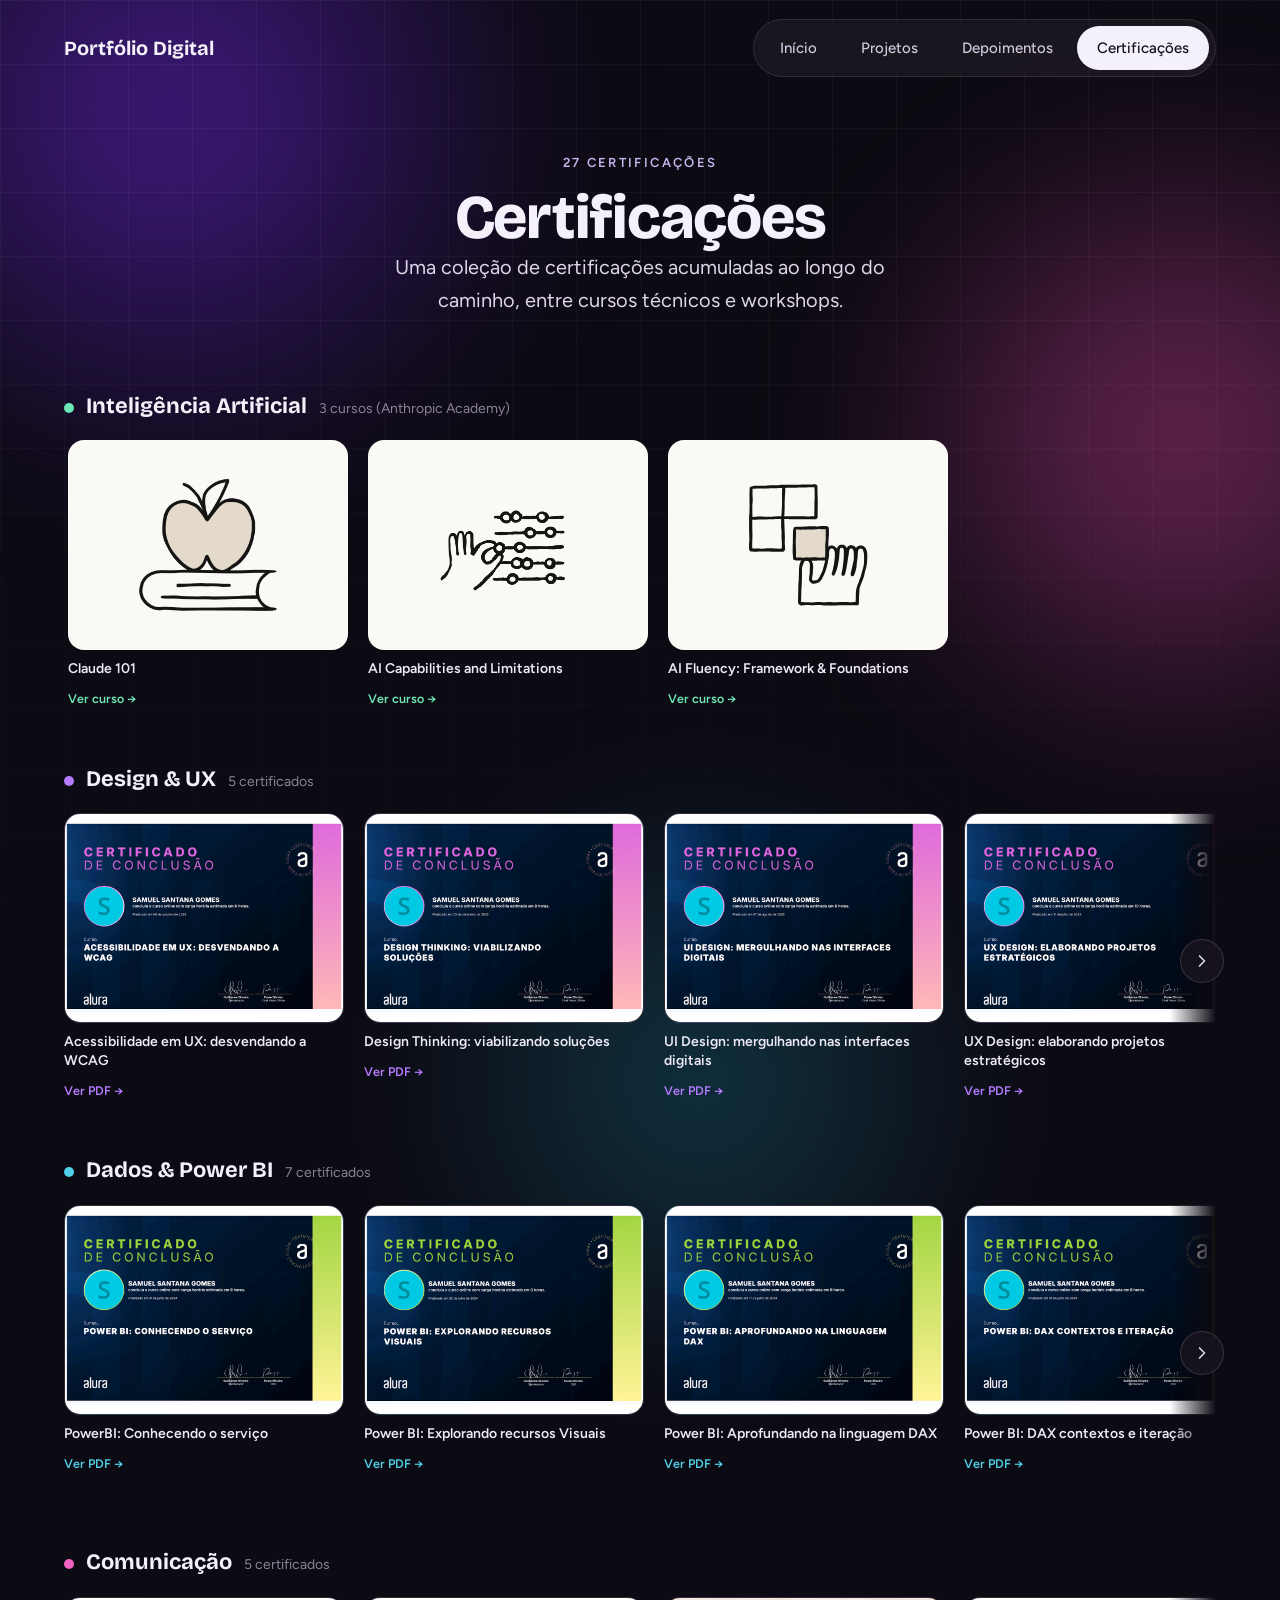
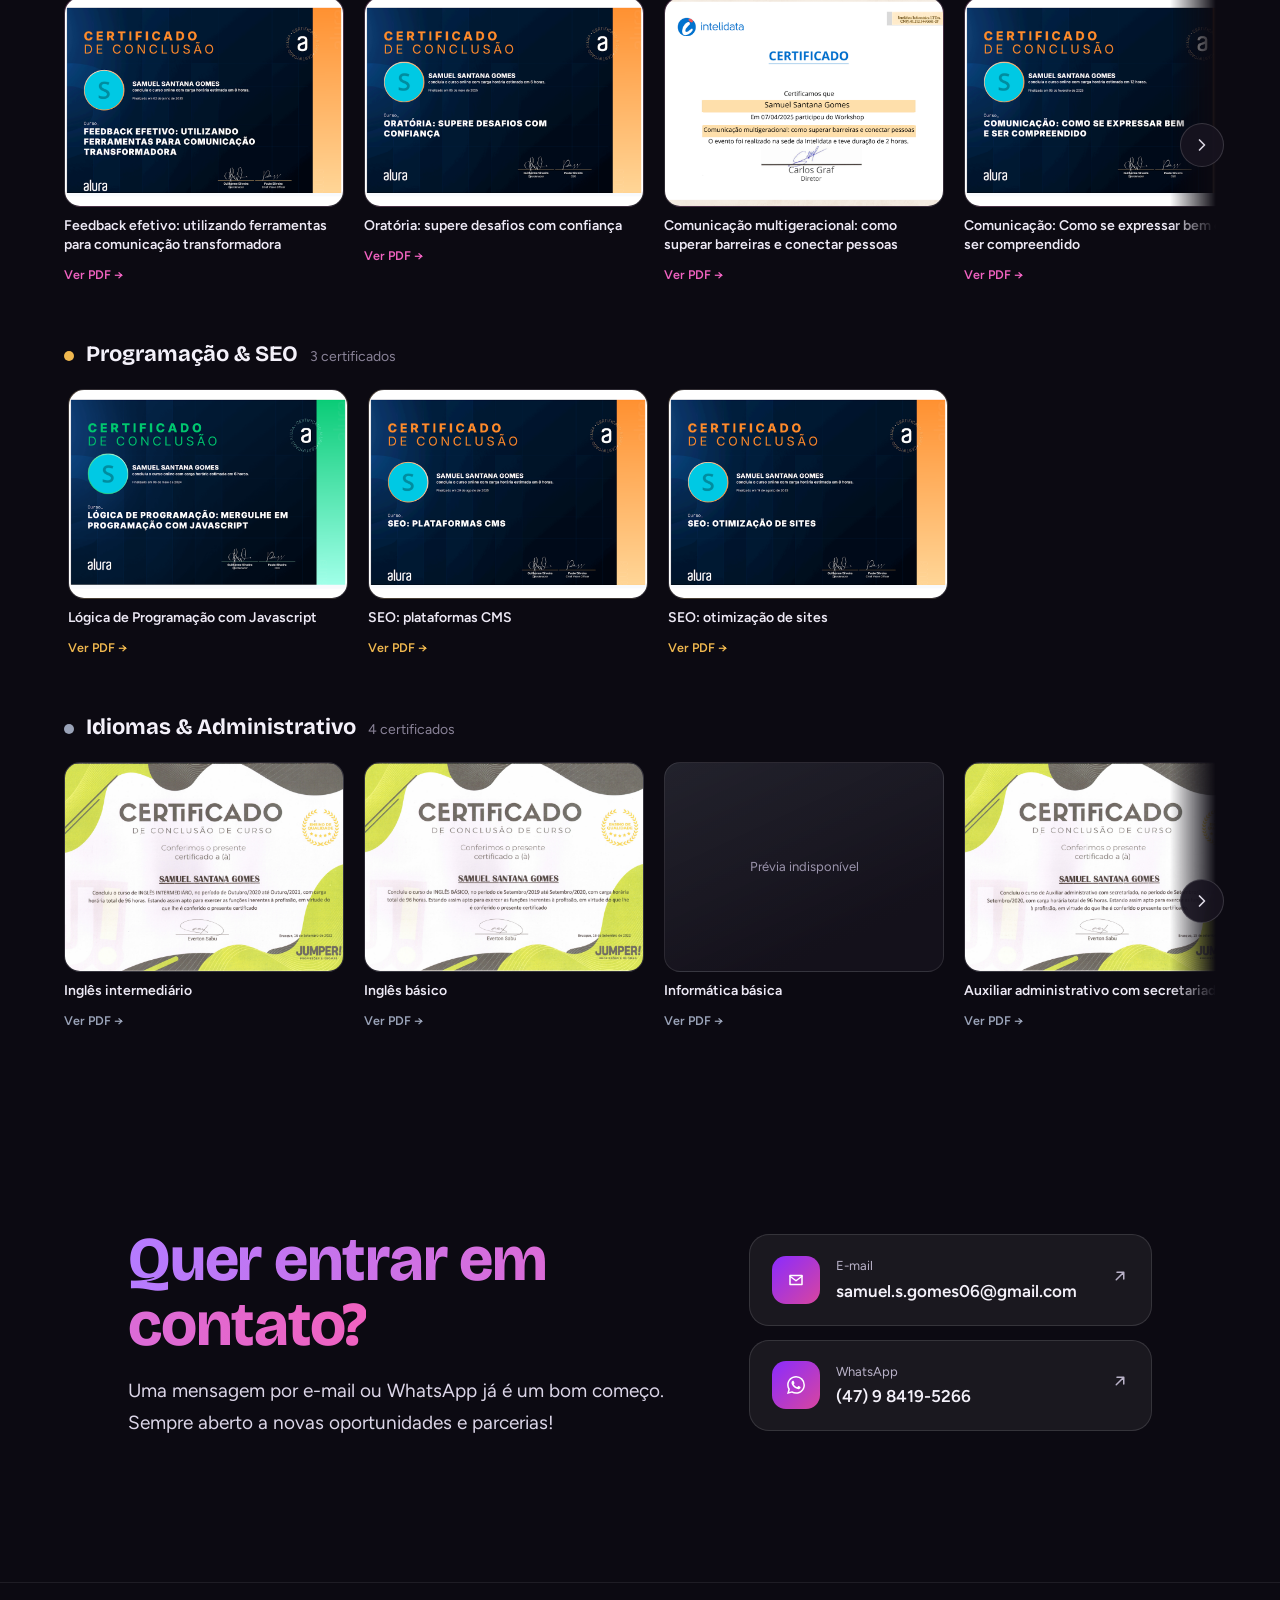
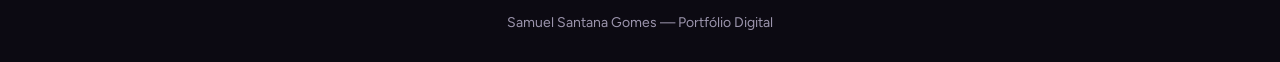
==== certificacoes.html @ 9daae3d8 "Lançamento página" ====
<!DOCTYPE html>
<html lang="pt-BR">
<head>
<meta charset="UTF-8">
<meta name="viewport" content="width=device-width, initial-scale=1.0">
<title>Certificações — Portfólio Digital</title>
<meta name="description" content="Certificações em cursos técnicos e workshops de Samuel Santana Gomes.">
<link rel="preconnect" href="https://fonts.googleapis.com">
<link rel="preconnect" href="https://fonts.gstatic.com" crossorigin>
<link href="https://fonts.googleapis.com/css2?family=Bricolage+Grotesque:opsz,wght@12..96,500..800&family=Figtree:wght@400;500;600;700&display=swap" rel="stylesheet">
<link rel="stylesheet" href="assets/css/style.css">
<link rel="stylesheet" href="assets/css/home.css">
</head>
<body>

<div id="hb-page">
<div class="hb-aurora" aria-hidden="true">
  <span class="hb-blob hb-b1"></span>
  <span class="hb-blob hb-b2"></span>
  <span class="hb-blob hb-b3"></span>
</div>
<div class="hb-gridbg" aria-hidden="true"></div>

<header class="hb-wrap hb-nav">
  <a class="hb-brand" href="index.html">Portfólio Digital</a>
  <nav class="hb-links" aria-label="Principal">
    <a href="index.html">Início</a>
    <a href="projetos.html">Projetos</a>
    <a href="depoimentos.html">Depoimentos</a>
    <a class="hb-cur" href="certificacoes.html" aria-current="page">Certificações</a>
  </nav>
</header>

<section class="hb-wrap hb-sec" style="padding-top:56px">
  <div class="hb-sec-head hb-sec-head--center">
    <span class="hb-kicker">27 certificações</span>
    <h1 class="hb-h2">Certificações</h1>
    <p class="hb-s-text hb-lede">Uma coleção de certificações acumuladas ao longo do caminho, entre cursos técnicos e workshops.</p>
  </div>
</section>

<section class="hb-wrap hb-sec" style="padding-top:48px">
  <div class="hb-shelves">

    <div class="hb-shelf hb-shelf--ia">
      <div class="hb-shelf-head">
        <span class="hb-shelf-dot"></span>
        <h2 class="hb-shelf-title">Inteligência Artificial</h2>
        <span class="hb-shelf-count">3 cursos (Anthropic Academy)</span>
      </div>
      <div class="hb-shelf-scroll">
        <button class="hb-shelf-arrow hb-shelf-arrow--prev" type="button" aria-label="Ver certificados anteriores"><svg class="hb-ic" viewBox="0 0 24 24" aria-hidden="true"><path d="M15 6l-6 6 6 6"></path></svg></button>
        <div class="hb-shelf-row">
        <a class="hb-cert" href="https://anthropic.skilljar.com/claude-101" target="_blank" rel="noopener">
          <span class="hb-cert-media hb-cert-media--icon"><img src="assets/img/certs/anthropic-claude-101.png" alt="Ícone do curso Claude 101" loading="lazy"></span>
          <span class="hb-cert-name">Claude 101</span>
          <span class="hb-cert-cta">Ver curso →</span>
        </a>
        <a class="hb-cert" href="https://anthropic.skilljar.com/ai-capabilities-and-limitations" target="_blank" rel="noopener">
          <span class="hb-cert-media hb-cert-media--icon"><img src="assets/img/certs/anthropic-ai-capabilities-limitations.png" alt="Ícone do curso AI Capabilities and Limitations" loading="lazy"></span>
          <span class="hb-cert-name">AI Capabilities and Limitations</span>
          <span class="hb-cert-cta">Ver curso →</span>
        </a>
        <a class="hb-cert" href="https://anthropic.skilljar.com/ai-fluency-framework-foundations" target="_blank" rel="noopener">
          <span class="hb-cert-media hb-cert-media--icon"><img src="assets/img/certs/anthropic-ai-fluency-framework.svg" alt="Ícone do curso AI Fluency: Framework & Foundations" loading="lazy"></span>
          <span class="hb-cert-name">AI Fluency: Framework &amp; Foundations</span>
          <span class="hb-cert-cta">Ver curso →</span>
        </a>
        </div>
        <button class="hb-shelf-arrow hb-shelf-arrow--next" type="button" aria-label="Ver mais certificados"><svg class="hb-ic" viewBox="0 0 24 24" aria-hidden="true"><path d="M9 6l6 6-6 6"></path></svg></button>
      </div>
    </div>

    <div class="hb-shelf hb-shelf--uxdesign">
      <div class="hb-shelf-head">
        <span class="hb-shelf-dot"></span>
        <h2 class="hb-shelf-title">Design &amp; UX</h2>
        <span class="hb-shelf-count">5 certificados</span>
      </div>
      <div class="hb-shelf-scroll">
        <button class="hb-shelf-arrow hb-shelf-arrow--prev" type="button" aria-label="Ver certificados anteriores"><svg class="hb-ic" viewBox="0 0 24 24" aria-hidden="true"><path d="M15 6l-6 6 6 6"></path></svg></button>
        <div class="hb-shelf-row">
        <a class="hb-cert" href="https://drive.google.com/file/d/1XVOuWkw3SdmmSyRazUuvujLhz6NEykOu/view?usp=sharing" target="_blank" rel="noopener"><span class="hb-cert-media"><img src="assets/img/certs/acessibilidade-ux-wcag.jpg" alt="Certificado: Acessibilidade em UX: desvendando a WCAG" loading="lazy"></span><span class="hb-cert-name">Acessibilidade em UX: desvendando a WCAG</span><span class="hb-cert-cta">Ver PDF →</span></a>
        <a class="hb-cert" href="https://drive.google.com/file/d/1dlTFD_45qVA0-ZNav__cpzA9CO3Cn-8l/view?usp=sharing" target="_blank" rel="noopener"><span class="hb-cert-media"><img src="assets/img/certs/design-thinking.jpg" alt="Certificado: Design Thinking: viabilizando soluções" loading="lazy"></span><span class="hb-cert-name">Design Thinking: viabilizando soluções</span><span class="hb-cert-cta">Ver PDF →</span></a>
        <a class="hb-cert" href="https://drive.google.com/file/d/1b-hQFSbKcjAVkqySWN8Uq-KLGPSdQxcK/view?usp=sharing" target="_blank" rel="noopener"><span class="hb-cert-media"><img src="assets/img/certs/ui-design-interfaces.jpg" alt="Certificado: UI Design: mergulhando nas interfaces digitais" loading="lazy"></span><span class="hb-cert-name">UI Design: mergulhando nas interfaces digitais</span><span class="hb-cert-cta">Ver PDF →</span></a>
        <a class="hb-cert" href="https://drive.google.com/file/d/1I0srji8g1BIDlpSF_AskSmIrG_IpAGEq/view?usp=sharing" target="_blank" rel="noopener"><span class="hb-cert-media"><img src="assets/img/certs/ux-design-projetos-estrategicos.jpg" alt="Certificado: UX Design: elaborando projetos estratégicos" loading="lazy"></span><span class="hb-cert-name">UX Design: elaborando projetos estratégicos</span><span class="hb-cert-cta">Ver PDF →</span></a>
        <a class="hb-cert" href="https://drive.google.com/file/d/1bR9grkjwMkxfMESKGBizK0VdRDJf0xvK/view?usp=sharing" target="_blank" rel="noopener"><span class="hb-cert-media"><img src="assets/img/certs/ux-design-area-ux.jpg" alt="Certificado: UX Design: Entenda a área da User Experience" loading="lazy"></span><span class="hb-cert-name">UX Design: Entenda a área da User Experience</span><span class="hb-cert-cta">Ver PDF →</span></a>
        </div>
        <button class="hb-shelf-arrow hb-shelf-arrow--next" type="button" aria-label="Ver mais certificados"><svg class="hb-ic" viewBox="0 0 24 24" aria-hidden="true"><path d="M9 6l6 6-6 6"></path></svg></button>
      </div>
    </div>

    <div class="hb-shelf hb-shelf--dados">
      <div class="hb-shelf-head">
        <span class="hb-shelf-dot"></span>
        <h2 class="hb-shelf-title">Dados &amp; Power BI</h2>
        <span class="hb-shelf-count">7 certificados</span>
      </div>
      <div class="hb-shelf-scroll">
        <button class="hb-shelf-arrow hb-shelf-arrow--prev" type="button" aria-label="Ver certificados anteriores"><svg class="hb-ic" viewBox="0 0 24 24" aria-hidden="true"><path d="M15 6l-6 6 6 6"></path></svg></button>
        <div class="hb-shelf-row">
        <a class="hb-cert" href="https://drive.google.com/file/d/1XUUeYXYi214lWcJ52SIWcOzM3ootbb_O/view?usp=sharing" target="_blank" rel="noopener"><span class="hb-cert-media"><img src="assets/img/certs/powerbi-conhecendo-servico.jpg" alt="Certificado: PowerBI: Conhecendo o serviço" loading="lazy"></span><span class="hb-cert-name">PowerBI: Conhecendo o serviço</span><span class="hb-cert-cta">Ver PDF →</span></a>
        <a class="hb-cert" href="https://drive.google.com/file/d/1q_LqLXwaTCadAuF8vHSNAoN-4Ki92iZp/view?usp=sharing" target="_blank" rel="noopener"><span class="hb-cert-media"><img src="assets/img/certs/powerbi-recursos-visuais.jpg" alt="Certificado: Power BI: Explorando recursos Visuais" loading="lazy"></span><span class="hb-cert-name">Power BI: Explorando recursos Visuais</span><span class="hb-cert-cta">Ver PDF →</span></a>
        <a class="hb-cert" href="https://drive.google.com/file/d/1h0xKbKb4yOjSSoUbaPqA6Q87z1a5nTLP/view?usp=sharing" target="_blank" rel="noopener"><span class="hb-cert-media"><img src="assets/img/certs/powerbi-dax-aprofundando.jpg" alt="Certificado: Power BI: Aprofundando na linguagem DAX" loading="lazy"></span><span class="hb-cert-name">Power BI: Aprofundando na linguagem DAX</span><span class="hb-cert-cta">Ver PDF →</span></a>
        <a class="hb-cert" href="https://drive.google.com/file/d/1dqcQBD45FZn1FgDKfKoaL8CJUcFGzurJ/view?usp=sharing" target="_blank" rel="noopener"><span class="hb-cert-media"><img src="assets/img/certs/powerbi-dax-contextos.jpg" alt="Certificado: Power BI: DAX contextos e iteração" loading="lazy"></span><span class="hb-cert-name">Power BI: DAX contextos e iteração</span><span class="hb-cert-cta">Ver PDF →</span></a>
        <a class="hb-cert" href="https://drive.google.com/file/d/18CjJZVotQdeIytUrD692-N5RV6dzFeW4/view?usp=sharing" target="_blank" rel="noopener"><span class="hb-cert-media"><img src="assets/img/certs/powerbi-power-query.jpg" alt="Certificado: Power BI Desktop: Tratamento de dados no Power Query" loading="lazy"></span><span class="hb-cert-name">Power BI Desktop: Tratamento de dados no Power Query</span><span class="hb-cert-cta">Ver PDF →</span></a>
        <a class="hb-cert" href="https://drive.google.com/file/d/1_bVm6W5adeNg3AwFYGyNnWWyDcLda32E/view?usp=sharing" target="_blank" rel="noopener"><span class="hb-cert-media"><img src="assets/img/certs/powerbi-dashboard-visualizando.jpg" alt="Certificado: Dashboard com Power BI: Visualizando dados" loading="lazy"></span><span class="hb-cert-name">Dashboard com Power BI: Visualizando dados</span><span class="hb-cert-cta">Ver PDF →</span></a>
        <a class="hb-cert" href="https://drive.google.com/file/d/1mnVpwd16FWJZm5khqKAUhDijFiqfnLIm/view?usp=sharing" target="_blank" rel="noopener"><span class="hb-cert-media"><img src="assets/img/certs/powerbi-primeiro-dashboard.jpg" alt="Certificado: Power BI Desktop: Construindo meu primeiro Dashboard" loading="lazy"></span><span class="hb-cert-name">Power BI Desktop: Construindo meu primeiro Dashboard</span><span class="hb-cert-cta">Ver PDF →</span></a>
        </div>
        <button class="hb-shelf-arrow hb-shelf-arrow--next" type="button" aria-label="Ver mais certificados"><svg class="hb-ic" viewBox="0 0 24 24" aria-hidden="true"><path d="M9 6l6 6-6 6"></path></svg></button>
      </div>
    </div>

    <div class="hb-shelf hb-shelf--comunicacao">
      <div class="hb-shelf-head">
        <span class="hb-shelf-dot"></span>
        <h2 class="hb-shelf-title">Comunicação</h2>
        <span class="hb-shelf-count">5 certificados</span>
      </div>
      <div class="hb-shelf-scroll">
        <button class="hb-shelf-arrow hb-shelf-arrow--prev" type="button" aria-label="Ver certificados anteriores"><svg class="hb-ic" viewBox="0 0 24 24" aria-hidden="true"><path d="M15 6l-6 6 6 6"></path></svg></button>
        <div class="hb-shelf-row">
        <a class="hb-cert" href="https://drive.google.com/file/d/1ZVme-Jfbf0q3NRXElNIVEABmQ40uHQgb/view?usp=sharing" target="_blank" rel="noopener"><span class="hb-cert-media"><img src="assets/img/certs/feedback-efetivo.jpg" alt="Certificado: Feedback efetivo: utilizando ferramentas para comunicação transformadora" loading="lazy"></span><span class="hb-cert-name">Feedback efetivo: utilizando ferramentas para comunicação transformadora</span><span class="hb-cert-cta">Ver PDF →</span></a>
        <a class="hb-cert" href="https://drive.google.com/file/d/1nVZivqfzQ8f9Gr0W-xf7c-6y1GLP-47Y/view?usp=sharing" target="_blank" rel="noopener"><span class="hb-cert-media"><img src="assets/img/certs/oratoria-desafios.jpg" alt="Certificado: Oratória: supere desafios com confiança" loading="lazy"></span><span class="hb-cert-name">Oratória: supere desafios com confiança</span><span class="hb-cert-cta">Ver PDF →</span></a>
        <a class="hb-cert" href="https://drive.google.com/file/d/1x5XTt2xPsufMzxB4M7iwb_uB0NPOmkza/view?usp=sharing" target="_blank" rel="noopener"><span class="hb-cert-media"><img src="assets/img/certs/comunicacao-multigeracional.jpg" alt="Certificado: Comunicação multigeracional: como superar barreiras e conectar pessoas" loading="lazy"></span><span class="hb-cert-name">Comunicação multigeracional: como superar barreiras e conectar pessoas</span><span class="hb-cert-cta">Ver PDF →</span></a>
        <a class="hb-cert" href="https://drive.google.com/file/d/10YpT01gJv94FBM5sW7MjjZQ7aB7gEOvS/view?usp=sharing" target="_blank" rel="noopener"><span class="hb-cert-media"><img src="assets/img/certs/comunicacao-expressar-bem.jpg" alt="Certificado: Comunicação: Como se expressar bem e ser compreendido" loading="lazy"></span><span class="hb-cert-name">Comunicação: Como se expressar bem e ser compreendido</span><span class="hb-cert-cta">Ver PDF →</span></a>
        <a class="hb-cert" href="https://drive.google.com/file/d/1pep7w8XxgmVLjsec8rfUlXG8TvSoZ189/view?usp=sharing" target="_blank" rel="noopener"><span class="hb-cert-media"><img src="assets/img/certs/falar-bem-publico.jpg" alt="Certificado: Como falar bem em público" loading="lazy"></span><span class="hb-cert-name">Como falar bem em público</span><span class="hb-cert-cta">Ver PDF →</span></a>
        </div>
        <button class="hb-shelf-arrow hb-shelf-arrow--next" type="button" aria-label="Ver mais certificados"><svg class="hb-ic" viewBox="0 0 24 24" aria-hidden="true"><path d="M9 6l6 6-6 6"></path></svg></button>
      </div>
    </div>

    <div class="hb-shelf hb-shelf--tech">
      <div class="hb-shelf-head">
        <span class="hb-shelf-dot"></span>
        <h2 class="hb-shelf-title">Programação &amp; SEO</h2>
        <span class="hb-shelf-count">3 certificados</span>
      </div>
      <div class="hb-shelf-scroll">
        <button class="hb-shelf-arrow hb-shelf-arrow--prev" type="button" aria-label="Ver certificados anteriores"><svg class="hb-ic" viewBox="0 0 24 24" aria-hidden="true"><path d="M15 6l-6 6 6 6"></path></svg></button>
        <div class="hb-shelf-row">
        <a class="hb-cert" href="https://drive.google.com/file/d/1L7akUvRW-MtUO5-PkLTM4IqIv5rcHuSl/view?usp=sharing" target="_blank" rel="noopener"><span class="hb-cert-media"><img src="assets/img/certs/logica-programacao-js.jpg" alt="Certificado: Lógica de Programação com Javascript" loading="lazy"></span><span class="hb-cert-name">Lógica de Programação com Javascript</span><span class="hb-cert-cta">Ver PDF →</span></a>
        <a class="hb-cert" href="https://drive.google.com/file/d/19QuMxC7HZKfsAMvvD7eU1w2K-a-LTVDZ/view?usp=sharing" target="_blank" rel="noopener"><span class="hb-cert-media"><img src="assets/img/certs/seo-plataformas-cms.jpg" alt="Certificado: SEO: plataformas CMS" loading="lazy"></span><span class="hb-cert-name">SEO: plataformas CMS</span><span class="hb-cert-cta">Ver PDF →</span></a>
        <a class="hb-cert" href="https://drive.google.com/file/d/1fPrkyZpxaDXbn-2j8269CPAu-XEMGYWQ/view?usp=sharing" target="_blank" rel="noopener"><span class="hb-cert-media"><img src="assets/img/certs/seo-otimizacao-sites.jpg" alt="Certificado: SEO: otimização de sites" loading="lazy"></span><span class="hb-cert-name">SEO: otimização de sites</span><span class="hb-cert-cta">Ver PDF →</span></a>
        </div>
        <button class="hb-shelf-arrow hb-shelf-arrow--next" type="button" aria-label="Ver mais certificados"><svg class="hb-ic" viewBox="0 0 24 24" aria-hidden="true"><path d="M9 6l6 6-6 6"></path></svg></button>
      </div>
    </div>

    <div class="hb-shelf hb-shelf--idiomas">
      <div class="hb-shelf-head">
        <span class="hb-shelf-dot"></span>
        <h2 class="hb-shelf-title">Idiomas &amp; Administrativo</h2>
        <span class="hb-shelf-count">4 certificados</span>
      </div>
      <div class="hb-shelf-scroll">
        <button class="hb-shelf-arrow hb-shelf-arrow--prev" type="button" aria-label="Ver certificados anteriores"><svg class="hb-ic" viewBox="0 0 24 24" aria-hidden="true"><path d="M15 6l-6 6 6 6"></path></svg></button>
        <div class="hb-shelf-row">
        <a class="hb-cert" href="https://drive.google.com/file/d/1fcUOR64ywBRS-wzQNKchPwMqjxr-e2K4/view?usp=sharing" target="_blank" rel="noopener"><span class="hb-cert-media"><img src="assets/img/certs/ingles-intermediario.jpg" alt="Certificado: Inglês intermediário" loading="lazy"></span><span class="hb-cert-name">Inglês intermediário</span><span class="hb-cert-cta">Ver PDF →</span></a>
        <a class="hb-cert" href="https://drive.google.com/file/d/1G5ytqZYSsdQKS-YG9GQWrFkZQ6C0Ve-O/view?usp=sharing" target="_blank" rel="noopener"><span class="hb-cert-media"><img src="assets/img/certs/ingles-basico.jpg" alt="Certificado: Inglês básico" loading="lazy"></span><span class="hb-cert-name">Inglês básico</span><span class="hb-cert-cta">Ver PDF →</span></a>
        <a class="hb-cert" href="https://drive.google.com/file/d/1HQzPXLiOXpOBGxOntHOSrqWDSDMPQr32/view?usp=drive_link" target="_blank" rel="noopener"><span class="hb-cert-media hb-cert-media--placeholder">Prévia indisponível</span><span class="hb-cert-name">Informática básica</span><span class="hb-cert-cta">Ver PDF →</span></a>
        <a class="hb-cert" href="https://drive.google.com/file/d/1_Gm2T4Th7HA1CJI_YhzkGVmo0SAVFqke/view?usp=sharing" target="_blank" rel="noopener"><span class="hb-cert-media"><img src="assets/img/certs/auxiliar-administrativo.jpg" alt="Certificado: Auxiliar administrativo com secretariado" loading="lazy"></span><span class="hb-cert-name">Auxiliar administrativo com secretariado</span><span class="hb-cert-cta">Ver PDF →</span></a>
        </div>
        <button class="hb-shelf-arrow hb-shelf-arrow--next" type="button" aria-label="Ver mais certificados"><svg class="hb-ic" viewBox="0 0 24 24" aria-hidden="true"><path d="M9 6l6 6-6 6"></path></svg></button>
      </div>
    </div>

  </div>
</section>

<section class="hb-wrap hb-contact">
  <div class="hb-tile hb-ctile2">
    <div class="hb-left">
      <h2 class="hb-h2"><span class="hb-grad">Quer entrar em contato?</span></h2>
      <p>Uma mensagem por e-mail ou WhatsApp já é um bom começo.<br>Sempre aberto a novas oportunidades e parcerias!</p>
    </div>
    <div class="hb-right">
      <a class="hb-clink" href="mailto:samuel.s.gomes06@gmail.com">
        <span class="hb-ico"><svg class="hb-ic" viewBox="0 0 24 24" aria-hidden="true"><path d="M4 6h16v12H4z"></path><path d="M4 7l8 6 8-6"></path></svg></span>
        <span><small>E-mail</small><b>samuel.s.gomes06@gmail.com</b></span>
        <span class="hb-go"><svg class="hb-ic" viewBox="0 0 24 24" aria-hidden="true"><path d="M7 17L17 7M8 7h9v9"></path></svg></span>
      </a>
      <a class="hb-clink" href="https://wa.me/5547984195266" target="_blank" rel="noopener">
        <span class="hb-ico"><svg class="hb-ic hb-ic--wa" viewBox="0 0 24 24" aria-hidden="true"><path d="M17.472 14.382c-.297-.149-1.758-.867-2.03-.967-.273-.099-.471-.148-.67.15-.197.297-.767.966-.94 1.164-.173.199-.347.223-.644.075-.297-.15-1.255-.463-2.39-1.475-.883-.788-1.48-1.761-1.653-2.059-.173-.297-.018-.458.13-.606.134-.133.298-.347.446-.52.149-.174.198-.298.298-.497.099-.198.05-.371-.025-.52-.075-.149-.669-1.612-.916-2.207-.242-.579-.487-.5-.669-.51-.173-.008-.372-.01-.571-.01-.198 0-.52.074-.792.372-.272.297-1.04 1.016-1.04 2.479 0 1.462 1.065 2.875 1.213 3.074.149.198 2.096 3.2 5.077 4.487.709.306 1.262.489 1.694.625.712.227 1.36.195 1.871.118.571-.085 1.758-.719 2.006-1.413.248-.694.248-1.289.173-1.413-.074-.124-.272-.198-.57-.347m-5.421 7.403h-.004a9.87 9.87 0 0 1-5.031-1.378l-.361-.214-3.741.982.998-3.648-.235-.374a9.86 9.86 0 0 1-1.51-5.26c.001-5.45 4.436-9.884 9.888-9.884 2.64 0 5.122 1.03 6.988 2.898a9.825 9.825 0 0 1 2.893 6.994c-.003 5.45-4.437 9.884-9.885 9.884m8.413-18.297A11.815 11.815 0 0 0 12.05 0C5.495 0 .16 5.335.157 11.892c0 2.096.547 4.142 1.588 5.945L.057 24l6.305-1.654a11.882 11.882 0 0 0 5.683 1.448h.005c6.554 0 11.89-5.335 11.893-11.893a11.821 11.821 0 0 0-3.48-8.413"></path></svg></span>
        <span><small>WhatsApp</small><b>(47) 9 8419-5266</b></span>
        <span class="hb-go"><svg class="hb-ic" viewBox="0 0 24 24" aria-hidden="true"><path d="M7 17L17 7M8 7h9v9"></path></svg></span>
      </a>
    </div>
  </div>
</section>

<footer class="hb-foot">Samuel Santana Gomes — Portfólio Digital</footer>
</div>

<script src="assets/js/home.js"></script>
</body>
</html>
---- assets/css/style.css ----
/* =========================================================
   Portfólio Digital — Samuel Santana Gomes
   Cores extraídas do CSS do site original (Google Sites):
   fundo escuro em toda a página, com um banner roxo cheio
   entre a navbar (clara) e o conteúdo.
   ========================================================= */

:root {
  /* Zona escura (Projetos em diante) */
  --dark-bg:        #14111B;
  --dark-bg-elev:    #1C1725;
  --dark-text:       #F9F9F9;
  --dark-text-muted: rgba(249, 249, 249, 0.82);
  --dark-text-faint: rgba(249, 249, 249, 0.62);
  --dark-line:       rgba(249, 249, 249, 0.12);
  --dark-surface:    rgba(255, 255, 255, 0.04);

  /* Zona clara (navbar, banner, bio, acordeão) */
  --light-bg:        #FFFFFF;
  --light-bg-alt:    #F2F2F2;
  --light-text:      #1C1C1C;
  --light-text-muted: rgba(28, 28, 28, 0.72);
  --light-line:      rgba(28, 28, 28, 0.12);

  /* Roxos — comuns às duas zonas */
  --accent:      #8600DD;   /* destaque pontual (links, bullets) */
  --accent-soft: #683D83;   /* banner e botões preenchidos */

  /* Espaçamento */
  --gap-xs: 8px;
  --gap-sm: 16px;
  --gap-md: 28px;
  --gap-lg: 56px;
  --gap-xl: 96px;

  --radius:     15px;
  --radius-lg:  20px;
  --shell:      1500px;
  --topbar-h:   64px;
  --banner-h:   300px;
  --story-nav-h: 0px;
}

/* ---------- Reset ---------- */
*, *::before, *::after { box-sizing: border-box; }

html { scroll-behavior: smooth; }

body {
  margin: 0;
  background: var(--light-bg);
  color: var(--light-text);
  font-family: 'Lato', -apple-system, BlinkMacSystemFont, 'Segoe UI', sans-serif;
  font-size: 17px;
  line-height: 1.7;
  -webkit-font-smoothing: antialiased;
}

img { max-width: 100%; display: block; }
a   { color: inherit; }

.shell {
  width: 100%;
  max-width: var(--shell);
  margin: 0 auto;
  padding: 0 var(--gap-md);
}

h1, h2, h3 { line-height: 1.25; margin: 0; font-weight: 700; }

/* =========================================================
   Cabeçalho — claro, como no site original
   ========================================================= */
.topbar {
  position: sticky;
  top: 0;
  z-index: 50;
  height: var(--topbar-h);
  display: flex;
  align-items: center;
  gap: var(--gap-md);
  padding: 0 var(--gap-md);
  background: rgba(255, 255, 255, 0.94);
  backdrop-filter: blur(10px);
  border-bottom: 1px solid var(--light-line);
}

.topbar__brand {
  font-size: 17px;
  font-weight: 700;
  letter-spacing: 0.2px;
  text-decoration: none;
  color: var(--light-text);
  white-space: nowrap;
}

.topbar__nav {
  display: flex;
  gap: var(--gap-sm);
  margin-left: auto;
}

.topbar__nav a {
  padding: 6px 14px;
  border-radius: 999px;
  font-size: 15px;
  text-decoration: none;
  color: var(--light-text-muted);
  transition: background 0.18s ease, color 0.18s ease;
}

.topbar__nav a:hover         { background: var(--light-bg-alt); color: var(--light-text); }
.topbar__nav a[aria-current] { background: var(--accent-soft); color: #fff; font-weight: 700; }

.topbar__toggle {
  display: none;
  margin-left: auto;
  background: none;
  border: 1px solid var(--light-line);
  border-radius: 8px;
  color: var(--light-text);
  font-size: 18px;
  line-height: 1;
  padding: 8px 12px;
  cursor: pointer;
}

/* =========================================================
   Banner — faixa roxa cheia entre a navbar e o conteúdo
   ========================================================= */
.banner {
  position: relative;
  background-color: var(--accent-soft);
  background-image: url('https://ssl.gstatic.com/atari/images/simple-header-blended.png');
  background-size: cover;
  background-position: center;
  height: var(--banner-h);
  display: flex;
  align-items: flex-end;
}

.banner__title {
  color: #fff;
  font-size: 52px;
  padding-bottom: var(--gap-lg);
}

/* =========================================================
   Hero — bio ocupando a primeira tela
   ========================================================= */
.hero {
  min-height: calc(100vh - var(--topbar-h) - var(--banner-h));
  display: flex;
  align-items: center;
  position: relative;
}

.hero__scroll-cue {
  position: absolute;
  left: 50%;
  bottom: var(--gap-lg);
  transform: translateX(-50%);
  width: 22px;
  height: 34px;
  border: 2px solid var(--dark-line);
  border-radius: 999px;
}

.hero__scroll-cue::before {
  content: "";
  position: absolute;
  left: 50%;
  top: 7px;
  width: 4px;
  height: 8px;
  background: var(--dark-text-faint);
  border-radius: 999px;
  transform: translateX(-50%);
  animation: scroll-cue 1.8s ease-in-out infinite;
}

@keyframes scroll-cue {
  0%, 100% { opacity: 1; transform: translate(-50%, 0); }
  50% { opacity: .3; transform: translate(-50%, 8px); }
}

.bio {
  display: grid;
  grid-template-columns: auto 1fr;
  gap: var(--gap-lg);
}

.bio__photo {
  max-width: 100%;
  height: auto;
  border-radius: var(--radius);
}

.bio__info {
  display: flex;
  flex-direction: column;
  justify-content: space-between;
}

.bio__name { font-size: 32px; margin-bottom: var(--gap-xs); }

.bio__role {
  color: var(--dark-text-muted);
  font-weight: 700;
  font-size: 15px;
  margin-bottom: var(--gap-md);
}

.bio p { color: var(--dark-text-muted); margin: 0 0 var(--gap-sm); }

/* =========================================================
   Competências — sidebar sticky + conteúdo em scroll
   ========================================================= */
.story {
  display: grid;
  grid-template-columns: 260px 1fr;
  gap: var(--gap-lg);
  padding: var(--gap-xl) 0;
  align-items: start;
}

.story__nav { position: sticky; top: calc(var(--topbar-h) + var(--gap-md)); }

.story__nav ul {
  list-style: none;
  margin: 0;
  padding: 0;
  display: flex;
  flex-direction: column;
  border-left: 2px solid var(--dark-line);
}

.story__nav-link {
  display: block;
  padding: 12px 20px;
  margin-left: -2px;
  border-left: 2px solid transparent;
  color: var(--dark-text-faint);
  text-decoration: none;
  font-weight: 700;
  font-size: 15px;
  line-height: 1.35;
  transition: color 0.15s ease, border-color 0.15s ease, background 0.15s ease;
}

.story__nav-link:hover { color: var(--dark-text); }

.story__nav-link.is-active {
  color: var(--dark-text);
  border-left-color: var(--accent);
  background: rgba(134, 0, 221, 0.1);
}

.story__section {
  padding-bottom: var(--gap-xl);
  margin-bottom: var(--gap-xl);
  border-bottom: 1px solid var(--dark-line);
  scroll-margin-top: calc(var(--topbar-h) + var(--gap-md) + var(--story-nav-h));
}

.story__section:last-child { border-bottom: 0; margin-bottom: 0; padding-bottom: 0; }

.story__section h3 { font-size: 28px; margin-bottom: var(--gap-sm); }

.story__section p { color: var(--dark-text-muted); margin: 0 0 var(--gap-sm); }

.lead-in { margin-bottom: var(--gap-xs); font-weight: 700; color: var(--dark-text); }

.skill-list {
  list-style: none;
  padding: 0;
  margin: 0 0 var(--gap-md);
}

.skill-list li {
  position: relative;
  padding-left: 20px;
  margin-bottom: 6px;
}

.skill-list li::before {
  content: "";
  position: absolute;
  left: 0;
  top: 10px;
  width: 6px;
  height: 6px;
  border-radius: 50%;
  background: var(--accent-soft);
}

.tools { margin-top: var(--gap-sm); border-radius: var(--radius); }

.tool-icons {
  display: flex;
  flex-wrap: wrap;
  gap: var(--gap-sm);
  list-style: none;
  margin: var(--gap-sm) 0 0;
  padding: 0;
}

.tool-icons__item {
  display: flex;
  align-items: center;
  justify-content: center;
  width: 64px;
  height: 64px;
  background: #fff;
  border-radius: var(--radius);
}

.tool-icons__item img { width: 48px; height: 48px; }

.tool-icons__item--link {
  transition: transform 0.15s ease;
}

.tool-icons__item--link:hover,
.tool-icons__item--link:focus-visible {
  transform: translateY(-3px);
}

.tool-icons__item img.pixelated { image-rendering: pixelated; }

.bio-cta { padding-bottom: var(--gap-xl); padding-top: var(--gap-md); }

/* =========================================================
   Botões
   ========================================================= */
.btn {
  display: inline-block;
  padding: 13px 28px;
  border-radius: 999px;
  background: var(--accent-soft);
  color: #fff;
  font-weight: 700;
  text-decoration: none;
  transition: filter 0.18s ease, transform 0.18s ease;
}

.btn:hover { filter: brightness(1.15); transform: translateY(-2px); }

.btn--ghost {
  background: transparent;
  border: 1px solid currentColor;
}

.center { text-align: center; }

/* =========================================================
   Zona escura — Projetos em diante
   ========================================================= */
.dark-zone {
  background: var(--dark-bg);
  color: var(--dark-text);
}

.section        { padding-block: var(--gap-xl); border-top: 1px solid var(--dark-line); }
.section:first-of-type { border-top: 0; }

.section__title { font-size: 34px; margin-bottom: var(--gap-md); }
.section p       { color: var(--dark-text-muted); margin: 0 0 var(--gap-sm); }

.page-title {
  font-size: 44px;
  text-align: center;
  padding: var(--gap-lg) 0 var(--gap-xs);
  color: var(--dark-text);
}

.page-subtitle {
  text-align: center;
  color: var(--dark-text-muted);
  max-width: 720px;
  margin: 0 auto var(--gap-lg);
}

/* Projetos */
.project {
  display: grid;
  grid-template-columns: 1fr 1fr;
  gap: var(--gap-lg);
  align-items: center;
  margin-bottom: var(--gap-xl);
}

.project:last-child { margin-bottom: 0; }
.project--flip .project__media { order: 2; }

.project__media img {
  border-radius: var(--radius);
  border: 1px solid var(--dark-line);
}

.project__title { font-size: 26px; margin-bottom: var(--gap-sm); }

.embed {
  position: relative;
  width: 100%;
  aspect-ratio: 16 / 9;
  border-radius: var(--radius);
  overflow: hidden;
  border: 1px solid var(--dark-line);
  background: var(--dark-bg-elev);
}

.embed iframe { position: absolute; inset: 0; width: 100%; height: 100%; border: 0; }

/* Renderiza no tamanho de desktop e reduz para caber (escala definida em main.js). */
.embed--scaled { aspect-ratio: 1440 / 900; }
.embed--scaled iframe {
  inset: auto;
  top: 0;
  left: 0;
  width: 1440px;
  height: 900px;
  transform: scale(var(--embed-scale, 1));
  transform-origin: 0 0;
}

.embed__open {
  display: inline-block;
  margin-top: var(--gap-sm);
  font-weight: 700;
  color: var(--accent);
}

.embed--pending {
  display: grid;
  place-content: center;
  text-align: center;
  padding: var(--gap-md);
  color: var(--dark-text-faint);
  border-style: dashed;
}

/* Depoimentos */
.testimonials {
  display: grid;
  grid-template-columns: repeat(auto-fit, minmax(300px, 1fr));
  gap: var(--gap-md);
}

.testimonial {
  background: linear-gradient(180deg, var(--dark-bg-elev) 70%, var(--accent-soft) 100%);
  border-radius: var(--radius-lg);
  padding: var(--gap-md);
  box-shadow: 0 4px 8px rgba(0, 0, 0, 0.1);
}

.testimonial__header {
  display: flex;
  align-items: center;
  gap: 12px;
  margin-bottom: var(--gap-sm);
}

.testimonial__header img {
  width: 50px;
  height: 50px;
  border-radius: 50%;
  flex-shrink: 0;
}

.testimonial__name { font-weight: 700; color: #F5F5F5; }
.testimonial__role { font-size: 14px; color: var(--dark-text-muted); line-height: 1.4; }
.testimonial__text { color: #F5F5F5; font-size: 16px; }

/* Depoimentos — variante com texto completo (página Depoimentos) */
.testimonials--full {
  display: flex;
  flex-direction: column;
  gap: var(--gap-lg);
  max-width: 760px;
  margin: 0 auto;
}

.testimonial--full {
  position: relative;
  padding: var(--gap-lg) var(--gap-lg) var(--gap-lg) calc(var(--gap-lg) + 6px);
  border-left: 4px solid var(--accent);
}

.testimonial--full .testimonial__header {
  margin-bottom: var(--gap-sm);
}

.testimonial--full .testimonial__header img {
  width: 60px;
  height: 60px;
}

.testimonial--full .testimonial__name {
  font-size: 18px;
}

.testimonial--full .testimonial__text {
  font-size: 17px;
  line-height: 1.7;
  color: var(--dark-text-muted);
}

.testimonial--full .testimonial__text::before {
  content: "\201C";
  font-family: Georgia, serif;
  font-size: 48px;
  line-height: 0;
  color: var(--accent);
  display: block;
  margin-bottom: var(--gap-xs);
}

/* Certificações — lista utilitária, tema claro */
.certs {
  display: grid;
  grid-template-columns: repeat(auto-fill, minmax(320px, 1fr));
  gap: var(--gap-sm);
  list-style: none;
  padding: 0;
  margin: 0;
}

.cert {
  display: flex;
  align-items: center;
  justify-content: space-between;
  gap: var(--gap-sm);
  padding: 16px 20px;
  background: var(--light-bg-alt);
  border: 1px solid var(--light-line);
  border-radius: var(--radius);
  text-decoration: none;
  color: var(--light-text);
  transition: border-color 0.18s ease, transform 0.18s ease;
}

.cert:hover { border-color: var(--accent-soft); transform: translateY(-2px); }

.cert__name { font-size: 16px; line-height: 1.4; }
.cert__cta  { font-size: 13px; color: var(--light-text-muted); white-space: nowrap; }

/* Contato */
.contact { text-align: center; }

.contact__links {
  display: flex;
  justify-content: center;
  flex-wrap: wrap;
  gap: var(--gap-md);
  margin-top: var(--gap-md);
}

.contact__links a {
  color: var(--dark-text);
  text-decoration: none;
  border-bottom: 1px solid var(--accent);
  padding-bottom: 2px;
}

.footer {
  border-top: 1px solid var(--dark-line);
  padding: var(--gap-md) 0;
  text-align: center;
  color: var(--dark-text-faint);
  font-size: 14px;
  background: var(--dark-bg);
}

/* =========================================================
   Responsivo
   ========================================================= */
@media (max-width: 860px) {
  :root { --banner-h: 220px; --story-nav-h: 60px; }
  body { font-size: 16px; }

  .topbar__toggle { display: block; }

  .topbar__nav {
    position: absolute;
    top: var(--topbar-h);
    left: 0;
    right: 0;
    flex-direction: column;
    gap: 0;
    padding: var(--gap-xs);
    margin: 0;
    background: var(--light-bg);
    border-bottom: 1px solid var(--light-line);
    display: none;
  }

  .topbar__nav[data-open="true"] { display: flex; }
  .topbar__nav a { padding: 12px 16px; border-radius: 8px; }

  .banner__title { font-size: 36px; }

  .bio,
  .project {
    grid-template-columns: minmax(0, 1fr);
    gap: var(--gap-md);
  }

  .hero { min-height: 0; padding: var(--gap-xl) 0 var(--gap-lg); }
  .hero__scroll-cue { display: none; }

  .story { grid-template-columns: minmax(0, 1fr); gap: var(--gap-md); padding: var(--gap-lg) 0; }

  .story__nav {
    position: sticky;
    top: var(--topbar-h);
    z-index: 10;
    background: var(--dark-bg);
    padding: var(--gap-xs) 0;
    max-width: 100%;
  }

  .story__nav ul {
    flex-direction: row;
    overflow-x: auto;
    border-left: 0;
    gap: var(--gap-xs);
    -webkit-overflow-scrolling: touch;
  }

  .story__nav-link {
    border-left: 0;
    border-bottom: 2px solid transparent;
    white-space: nowrap;
    padding: 10px 14px;
    margin-left: 0;
  }

  .story__nav-link.is-active { border-bottom-color: var(--accent); background: transparent; }

  .bio__photo { max-width: 100%; }
  .page-title  { font-size: 32px; }
  .section__title { font-size: 26px; }
  .section     { padding-block: var(--gap-lg); }

  .project--flip .project__media { order: 0; }
}
---- assets/css/home.css ----
/* =========================================================
   Home (index.html) — redesign "Aurora Bento" (Mockup 1)
   Escopo isolado sob #hb-page para não afetar projetos.html,
   depoimentos.html e certificacoes.html, que continuam usando
   o layout antigo em assets/css/style.css.

   PENDÊNCIA: ainda não há versão mobile/responsiva desta seção.
   Este arquivo assume viewport de desktop (~1240px de conteúdo).
   ========================================================= */

/* Este arquivo só é carregado em index.html, então pode assumir
   o fundo do body sem precisar de :has() para escopo. */
body {
  background: #0C0A12;
}

#hb-page {
  --hb-violet: #7B2CFF;
  --hb-pink: #D8459F;
  --hb-teal: #1FA8C9;
  font-family: 'Figtree', -apple-system, BlinkMacSystemFont, 'Segoe UI', sans-serif;
  font-size: 16px;
  line-height: 1.65;
  color: #F4F1FA;
  background: #0C0A12;
  position: relative;
  overflow: hidden;
}

#hb-page a { color: inherit; }
#hb-page ul { list-style: none; margin: 0; padding: 0; }
#hb-page p, #hb-page h1, #hb-page h2, #hb-page h3, #hb-page figure, #hb-page blockquote { margin: 0; }
#hb-page img { display: block; max-width: 100%; }
#hb-page button { font: inherit; color: inherit; cursor: pointer; background: none; border: 0; padding: 0; text-align: left; }

#hb-page .hb-ic { width: 18px; height: 18px; fill: none; stroke: currentColor; stroke-width: 2; stroke-linecap: round; stroke-linejoin: round; flex-shrink: 0; }
#hb-page .hb-tool { display: inline-flex; align-items: center; gap: 8px; }
#hb-page .hb-tool img { flex-shrink: 0; }

@keyframes hbFadeUp { from { opacity: 0; transform: translateY(14px); } to { opacity: 1; transform: none; } }
@keyframes hbFadeIn { from { opacity: 0; } to { opacity: 1; } }
@keyframes hbMarquee { to { transform: translateX(-50%); } }
@keyframes hbD1 { to { transform: translate(180px, 140px) scale(1.15); } }
@keyframes hbD2 { to { transform: translate(-160px, 120px) scale(.9); } }
@keyframes hbD3 { to { transform: translate(120px, -140px) scale(1.2); } }
@keyframes hbFlow { to { background-position: 300% 0; } }
@keyframes hbFlow2 { to { background-position: 0 0, 300% 0; } }
@keyframes hbRing { 70% { box-shadow: 0 0 0 10px rgba(94, 230, 168, 0); } 100% { box-shadow: 0 0 0 0 rgba(94, 230, 168, 0); } }
@keyframes hbSpin { to { transform: rotate(360deg); } }

@media (prefers-reduced-motion: reduce) {
  #hb-page *, #hb-page *::before, #hb-page *::after {
    animation: none !important;
    transition: none !important;
  }
}

#hb-page .hb-aurora { position: absolute; inset: 0; pointer-events: none; overflow: hidden; z-index: 0; }
#hb-page .hb-blob { position: absolute; border-radius: 50%; filter: blur(80px); opacity: .5; }
#hb-page .hb-b1 { width: 820px; height: 820px; left: -240px; top: -300px; background: radial-gradient(circle, var(--hb-violet) 0%, rgba(123, 44, 255, 0) 68%); animation: hbD1 24s ease-in-out infinite alternate; }
#hb-page .hb-b2 { width: 720px; height: 720px; right: -260px; top: 80px; background: radial-gradient(circle, var(--hb-pink) 0%, rgba(216, 69, 159, 0) 68%); animation: hbD2 28s ease-in-out infinite alternate; }
#hb-page .hb-b3 { width: 640px; height: 640px; left: 380px; top: 760px; background: radial-gradient(circle, var(--hb-teal) 0%, rgba(31, 168, 201, 0) 68%); opacity: .3; animation: hbD3 32s ease-in-out infinite alternate; }
#hb-page .hb-b4 { width: 760px; height: 760px; left: -300px; top: 2500px; background: radial-gradient(circle, var(--hb-violet) 0%, rgba(123, 44, 255, 0) 68%); opacity: .35; animation: hbD2 30s ease-in-out infinite alternate; }
#hb-page .hb-b5 { width: 820px; height: 820px; right: -260px; top: 3900px; background: radial-gradient(circle, var(--hb-pink) 0%, rgba(216, 69, 159, 0) 68%); opacity: .4; animation: hbD1 26s ease-in-out infinite alternate; }
#hb-page .hb-b6 { width: 700px; height: 700px; left: 200px; top: 5100px; background: radial-gradient(circle, var(--hb-teal) 0%, rgba(31, 168, 201, 0) 68%); opacity: .32; animation: hbD3 29s ease-in-out infinite alternate; }
#hb-page .hb-gridbg { position: absolute; left: 0; right: 0; top: 0; height: 1100px; pointer-events: none; z-index: 0; background-image: linear-gradient(rgba(255, 255, 255, .045) 1px, transparent 1px), linear-gradient(90deg, rgba(255, 255, 255, .045) 1px, transparent 1px); background-size: 64px 64px; -webkit-mask-image: linear-gradient(#000, transparent); mask-image: linear-gradient(#000, transparent); }

#hb-page .hb-wrap { width: 90%; max-width: 1760px; margin: 0 auto; position: relative; z-index: 1; }

/* Navegação */
#hb-page .hb-nav { height: 96px; display: flex; align-items: center; justify-content: space-between; }
#hb-page .hb-brand { display: flex; align-items: center; gap: 12px; font-family: 'Bricolage Grotesque', sans-serif; font-weight: 700; font-size: 20px; text-decoration: none; }
#hb-page .hb-links { display: flex; gap: 4px; padding: 6px; border-radius: 999px; background: rgba(255, 255, 255, .05); border: 1px solid rgba(255, 255, 255, .1); backdrop-filter: blur(14px); }
#hb-page .hb-links a { padding: 10px 20px; border-radius: 999px; font-size: 15px; font-weight: 500; text-decoration: none; color: #CFC8DD; transition: background .25s, color .25s; }
#hb-page .hb-links a:hover { color: #fff; background: rgba(255, 255, 255, .08); }
#hb-page .hb-links a.hb-cur { background: #F4F1FA; color: #140F1F; }

/* Hero — sem caixas: foto solta, texto corrido, ferramentas numa linha só */
#hb-page .hb-hero { padding-top: 24px; animation: hbFadeUp .9s both; }
#hb-page .hb-hero-top { display: grid; grid-template-columns: 860px 1fr; gap: 56px; align-items: center; }
#hb-page .hb-figure img { width: 100%; height: auto; border-radius: 26px; box-shadow: 0 50px 90px -30px rgba(123, 44, 255, .5); }
#hb-page .hb-hero-info { display: flex; flex-direction: column; gap: 14px; }
#hb-page .hb-kicker { font-size: 13px; font-weight: 600; letter-spacing: .18em; text-transform: uppercase; color: #C9B8F0; }
#hb-page .hb-name { font-family: 'Bricolage Grotesque', sans-serif; letter-spacing: -.02em; font-size: 70px; line-height: .98; font-weight: 750; white-space: nowrap; }
#hb-page .hb-grad { background: linear-gradient(90deg, #B57BFF, #F062C0, #4FD1E8, #B57BFF); background-size: 300% 100%; -webkit-background-clip: text; background-clip: text; color: transparent; animation: hbFlow 8s linear infinite; }
#hb-page .hb-chips { display: flex; flex-wrap: wrap; gap: 8px; }
#hb-page .hb-chips li { padding: 8px 16px; border-radius: 999px; font-size: 15px; font-weight: 600; background: rgba(181, 123, 255, .14); border: 1px solid rgba(181, 123, 255, .35); color: #E4D6FF; }
#hb-page .hb-bio-flow { font-size: 20px; line-height: 1.55; color: #DCD6E8; margin-top: 0; }
#hb-page .hb-idx { display: block; margin-bottom: 14px; font-family: 'Bricolage Grotesque', sans-serif; font-weight: 700; font-size: 14px; color: #B57BFF; }
#hb-page .hb-hero-tools { margin-top: 56px; }
#hb-page .hb-hairline { height: 1px; margin-bottom: 26px; background: linear-gradient(90deg, rgba(255, 255, 255, 0), rgba(255, 255, 255, .16), rgba(255, 255, 255, 0)); }
#hb-page .hb-mq-row { display: flex; align-items: center; gap: 24px; }
#hb-page .hb-mq-label { flex-shrink: 0; font-size: 13px; font-weight: 600; letter-spacing: .18em; text-transform: uppercase; color: #C9B8F0; }
#hb-page .hb-mq { overflow: hidden; flex-grow: 1; -webkit-mask-image: linear-gradient(90deg, transparent, #000 8%, #000 92%, transparent); mask-image: linear-gradient(90deg, transparent, #000 8%, #000 92%, transparent); }
#hb-page .hb-mq-track { display: flex; gap: 12px; width: max-content; animation: hbMarquee 45s linear infinite; }
#hb-page .hb-mq-track .hb-tool { padding: 8px 14px 8px 8px; border-radius: 14px; background: rgba(255, 255, 255, .06); font-size: 14px; font-weight: 500; color: #E4DEEF; white-space: nowrap; }
#hb-page .hb-mq-track .hb-tool img { width: 26px; height: 26px; border-radius: 6px; }

/* Seções */
#hb-page .hb-sec { padding-top: 120px; }
#hb-page .hb-h2 { font-family: 'Bricolage Grotesque', sans-serif; letter-spacing: -.02em; font-size: 62px; line-height: 1.05; font-weight: 750; }
#hb-page .hb-sec-head { display: flex; align-items: end; justify-content: space-between; margin-bottom: 36px; }
#hb-page .hb-sec-head .hb-kicker { margin-bottom: 12px; display: block; }
#hb-page .hb-sec-head--col { flex-direction: column; align-items: flex-start; margin-bottom: 20px; }
#hb-page .hb-sec-head--center { flex-direction: column; align-items: center; text-align: center; margin-bottom: 20px; }
#hb-page .hb-lede { max-width: 565px; font-size: 20px; margin-bottom: 8px; }

/* Competências — tiles + painel */
#hb-page .hb-comp { display: grid; grid-template-columns: repeat(12, minmax(0, 1fr)); gap: 20px; align-items: stretch; }
#hb-page .hb-ctiles { grid-column: span 5; display: grid; grid-template-columns: repeat(2, minmax(0, 1fr)); grid-template-rows: repeat(3, 1fr); column-gap: 16px; row-gap: 10px; height: 100%; }
#hb-page .hb-ctile { position: relative; display: flex; flex-direction: column; justify-content: space-between; gap: 18px; min-height: 130px; padding: 16px 22px; border-radius: 22px; background: rgba(255, 255, 255, .045); border: 1px solid rgba(255, 255, 255, .1); transition: transform .35s, border-color .35s, background .35s; width: 100%; }
#hb-page .hb-ctile:hover { transform: translateY(-3px); border-color: rgba(255, 255, 255, .28); }
#hb-page .hb-ctile .hb-idx { margin: 0; }
#hb-page .hb-ct-title { font-family: 'Bricolage Grotesque', sans-serif; font-size: 20px; line-height: 1.15; font-weight: 650; }
#hb-page .hb-ctile .hb-mini { display: flex; gap: 6px; flex-wrap: wrap; }
#hb-page .hb-ctile .hb-mini img { width: 26px; height: 26px; border-radius: 6px; }
#hb-page .hb-ctile.is-on { background: linear-gradient(#15101F, #15101F) padding-box, linear-gradient(135deg, #B57BFF, #F062C0, #4FD1E8) border-box; border: 1.5px solid transparent; box-shadow: 0 18px 50px -18px rgba(181, 123, 255, .6); }
#hb-page .hb-ctile.is-on .hb-idx { color: #F062C0; }
#hb-page .hb-cpanel { grid-column: span 7; height: 780px; padding: 32px 40px; border-radius: 28px; background: rgba(255, 255, 255, .05); border: 1px solid rgba(255, 255, 255, .12); backdrop-filter: blur(18px); }
#hb-page .hb-cp-in { animation: hbFadeUp .5s both; display: flex; flex-direction: column; gap: 14px; }
#hb-page .hb-cp-in h3 { font-family: 'Bricolage Grotesque', sans-serif; font-size: 40px; line-height: 1.05; font-weight: 750; }
#hb-page .hb-tagline { font-size: 19px; line-height: 1.5; font-weight: 600; color: #F4F1FA; margin-top: -6px; }
#hb-page .hb-s-text { color: #DCD6E8; }
#hb-page .hb-lead { font-size: 13px; font-weight: 700; letter-spacing: .14em; text-transform: uppercase; color: #C9B8F0; margin-top: 6px; }
#hb-page .hb-items { display: grid; grid-template-columns: repeat(2, minmax(0, 1fr)); gap: 8px 20px; }
#hb-page .hb-items li { display: flex; gap: 10px; align-items: flex-start; font-size: 15px; line-height: 1.45; }
#hb-page .hb-items .hb-ck { width: 18px; height: 18px; margin-top: 2px; color: #5EE6A8; }
#hb-page .hb-tools { display: flex; flex-wrap: wrap; gap: 10px; }
#hb-page .hb-tools .hb-tool { padding: 8px 14px 8px 8px; border-radius: 12px; background: rgba(255, 255, 255, .07); border: 1px solid rgba(255, 255, 255, .1); font-size: 14px; font-weight: 500; }
#hb-page .hb-tools .hb-tool img { width: 26px; height: 26px; border-radius: 6px; }
#hb-page .hb-inl { color: #E4D6FF; text-decoration-color: #B57BFF; text-underline-offset: 3px; }
#hb-page .hb-cv-row { display: flex; justify-content: center; padding-top: 48px; }
#hb-page .hb-gbtn { display: inline-flex; align-items: center; gap: 12px; padding: 16px 28px; border-radius: 999px; font-weight: 600; font-size: 16px; text-decoration: none; color: #fff; border: 1.5px solid transparent; background: linear-gradient(#171121, #171121) padding-box, linear-gradient(90deg, #B57BFF, #F062C0, #4FD1E8, #B57BFF) border-box; background-size: 100% 100%, 300% 100%; animation: hbFlow2 6s linear infinite; transition: transform .3s; }
#hb-page .hb-gbtn:hover { transform: translateY(-2px); }
#hb-page .hb-sbtn { display: inline-flex; align-items: center; gap: 12px; padding: 16px 28px; border-radius: 999px; font-weight: 700; font-size: 16px; text-decoration: none; background: #F4F1FA; color: #140F1F; transition: transform .3s, box-shadow .3s; }
#hb-page .hb-sbtn:hover { transform: translateY(-2px); box-shadow: 0 12px 40px -10px rgba(240, 98, 192, .7); }
#hb-page .hb-sbtn .hb-ic, #hb-page .hb-gbtn .hb-ic { transition: transform .3s; }
#hb-page .hb-sbtn:hover .hb-ic, #hb-page .hb-gbtn:hover .hb-ic { transform: translateX(4px); }

/* Projetos em destaque — tiles com janela (mesmo estilo do item 1) */
#hb-page .hb-projs { display: flex; flex-direction: column; gap: 24px; }
#hb-page .hb-proj { display: grid; grid-template-columns: repeat(12, minmax(0, 1fr)); gap: 36px; align-items: center; padding: 28px; }
#hb-page .hb-proj-frame { grid-column: span 7; position: relative; display: block; width: 100%; border-radius: 18px; overflow: hidden; background: #07060B; border: 1px solid rgba(255, 255, 255, .12); box-shadow: 0 30px 60px -30px rgba(0, 0, 0, .8); }
#hb-page .hb-proj--flip .hb-proj-frame { order: 2; }
#hb-page .hb-proj-frame img { width: 100%; height: auto; display: block; }

/* Overlay de hover: escurece a prévia e convida a abrir em tela cheia */
#hb-page .hb-proj-hover {
  position: absolute; inset: 0; display: flex; align-items: center; justify-content: center; gap: 10px;
  background: rgba(7, 6, 11, .74); opacity: 0; transition: opacity .28s;
  font-weight: 700; font-size: 16px; color: #F4F1FA;
}
#hb-page .hb-proj-hover .hb-ic { width: 22px; height: 22px; }
#hb-page .hb-proj-frame:hover .hb-proj-hover,
#hb-page .hb-proj-frame:focus-visible .hb-proj-hover { opacity: 1; }
#hb-page .hb-proj-frame:focus-visible { outline: 2px solid #B57BFF; outline-offset: 2px; }

#hb-page .hb-proj-text { grid-column: span 5; display: flex; flex-direction: column; gap: 16px; color: #DCD6E8; }
#hb-page .hb-proj-text h3 { font-family: 'Bricolage Grotesque', sans-serif; font-size: 32px; line-height: 1.08; font-weight: 750; color: #F4F1FA; margin-top: 4px; }
#hb-page .hb-proj-text .hb-idx { margin-bottom: -4px; }
#hb-page .hb-proj-text .hb-lead { margin-top: 4px; }
#hb-page .hb-proj-text .hb-items { display: grid; grid-template-columns: 1fr; gap: 6px; }

#hb-page .hb-client {
  display: inline-flex;
  align-self: flex-start;
  padding: 6px 14px;
  border-radius: 999px;
  background: rgba(181, 123, 255, .14);
  border: 1px solid rgba(181, 123, 255, .35);
  color: #E4D6FF;
  font-size: 13px;
  font-weight: 600;
}

#hb-page .hb-openlink { display: inline-flex; align-items: center; gap: 8px; margin-top: 6px; font-weight: 600; color: #E4D6FF; text-decoration: none; }
#hb-page .hb-openlink .hb-ic { transition: transform .3s; }
#hb-page .hb-openlink:hover .hb-ic { transform: translateX(4px); }

/* CTA holofote */
#hb-page .hb-spot-sec { position: relative; --mx: 50%; --my: 40%; padding: 110px 40px; border-radius: 32px; background: #0F0C18; border: 1px solid rgba(255, 255, 255, .1); overflow: hidden; text-align: center; display: flex; flex-direction: column; align-items: center; gap: 18px; }
#hb-page .hb-spot-grid { position: absolute; inset: 0; pointer-events: none; background-image: radial-gradient(rgba(255, 255, 255, .16) 1px, transparent 1.4px); background-size: 26px 26px; -webkit-mask-image: radial-gradient(420px circle at var(--mx) var(--my), #000, transparent 75%); mask-image: radial-gradient(420px circle at var(--mx) var(--my), #000, transparent 75%); }
#hb-page .hb-spot-light { position: absolute; inset: 0; pointer-events: none; background: radial-gradient(640px circle at var(--mx) var(--my), rgba(181, 123, 255, .28), transparent 60%), radial-gradient(460px circle at calc(var(--mx) - 15%) calc(var(--my) + 25%), rgba(240, 98, 192, .14), transparent 60%); transition: background .1s; }
#hb-page .hb-spot-sec > * { position: relative; }
#hb-page .hb-spot-h { font-family: 'Bricolage Grotesque', sans-serif; font-size: 64px; line-height: 1; font-weight: 800; letter-spacing: -.03em; }
#hb-page .hb-spot-p { font-size: 19px; color: #DCD6E8; margin-bottom: 6px; }

/* Depoimentos em órbita */
#hb-page .hb-tsel { display: flex; justify-content: center; gap: 40px; margin-bottom: 34px; flex-wrap: wrap; }
#hb-page .hb-tav { display: flex; flex-direction: column; align-items: center; gap: 12px; text-align: center; width: 220px; }
#hb-page .hb-tav-ring { position: relative; display: grid; place-items: center; width: 104px; height: 104px; border-radius: 50%; }
#hb-page .hb-tav-ring::before { content: ''; position: absolute; inset: 0; border-radius: 50%; border: 1.5px dashed rgba(181, 123, 255, .3); transition: border-color .3s; }
#hb-page .hb-tav.is-on .hb-tav-ring::before { border-color: #F062C0; animation: hbSpin 12s linear infinite; }
#hb-page .hb-tav-av { width: 80px; height: 80px; border-radius: 50%; object-fit: cover; filter: grayscale(.8) brightness(.85); transition: filter .3s, transform .3s; }
#hb-page .hb-tav:hover .hb-tav-av { filter: none; }
#hb-page .hb-tav.is-on .hb-tav-av { filter: none; transform: scale(1.05); }
#hb-page .hb-tav b { font-size: 15px; }
#hb-page .hb-tav small { display: block; font-size: 12.5px; line-height: 1.35; color: #B9B2C8; margin-top: -8px; }
#hb-page .hb-qbox { max-width: 940px; margin: 0 auto; min-height: 180px; padding: 40px 56px; border-radius: 26px; background: rgba(255, 255, 255, .05); border: 1px solid rgba(255, 255, 255, .12); text-align: center; }
#hb-page .hb-qbox blockquote { font-size: 20px; line-height: 1.6; color: #F4F1FA; animation: hbFadeUp .5s both; }
#hb-page .hb-qctrl { display: flex; justify-content: center; align-items: center; gap: 10px; margin-top: 26px; }
#hb-page .hb-qdot { font-family: 'Bricolage Grotesque', sans-serif; font-size: 16px; font-weight: 700; width: 46px; height: 46px; border-radius: 50%; text-align: center; border: 1px solid rgba(255, 255, 255, .2); color: #CFC8DD; transition: border-color .3s, background .3s, color .3s; }
#hb-page .hb-qdot:hover { border-color: #fff; color: #fff; }
#hb-page .hb-qdot.is-on { background: linear-gradient(135deg, #B57BFF, #F062C0); border-color: transparent; color: #fff; }
#hb-page .hb-qarrow { display: grid; place-items: center; width: 46px; height: 46px; border-radius: 50%; border: 1px solid rgba(255, 255, 255, .2); color: #CFC8DD; transition: background .3s, color .3s, border-color .3s; }
#hb-page .hb-qarrow:hover { background: #F4F1FA; border-color: #F4F1FA; color: #140F1F; }
#hb-page .hb-more { margin-top: 28px; text-align: center; color: #C9C2D6; }
#hb-page .hb-more a { color: #E4D6FF; font-weight: 600; }

/* Página Depoimentos: órbita de avatares em destaque (versão ampliada do componente da Home) */
#hb-page .hb-tsel--hero { gap: 56px; margin-bottom: 40px; }
#hb-page .hb-tsel--hero .hb-tav { width: 240px; }
#hb-page .hb-tsel--hero .hb-tav-ring { width: 124px; height: 124px; }
#hb-page .hb-tsel--hero .hb-tav-av { width: 96px; height: 96px; }
#hb-page .hb-tsel--hero b { font-size: 16px; }
#hb-page .hb-qbox--hero { max-width: 860px; padding: 44px 60px; }
#hb-page .hb-qbox--hero blockquote { font-size: 20px; }
#hb-page .hb-tstats { display: flex; justify-content: center; flex-wrap: wrap; gap: 14px; margin-top: 32px; }
#hb-page .hb-tstats span { padding: 10px 20px; border-radius: 999px; background: rgba(255, 255, 255, .05); border: 1px solid rgba(255, 255, 255, .1); font-size: 13.5px; color: #DCD6E8; }

/* Contato */
#hb-page .hb-contact { flex-grow: 1; display: flex; flex-direction: column; justify-content: center; padding: 120px 0 80px; }
#hb-page .hb-ctile2 { padding: 64px; display: grid; grid-template-columns: repeat(12, minmax(0, 1fr)); gap: 40px; align-items: center; }
#hb-page .hb-ctile2 .hb-left { grid-column: span 7; display: flex; flex-direction: column; gap: 18px; }
#hb-page .hb-ctile2 .hb-left p { font-size: 19px; color: #DCD6E8; }
#hb-page .hb-ctile2 .hb-right { grid-column: span 5; display: flex; flex-direction: column; gap: 14px; }
#hb-page .hb-clink { display: flex; align-items: center; gap: 16px; padding: 20px 22px; border-radius: 20px; background: rgba(255, 255, 255, .06); border: 1px solid rgba(255, 255, 255, .12); text-decoration: none; transition: background .3s, transform .3s; }
#hb-page .hb-clink:hover { background: rgba(181, 123, 255, .16); transform: translateX(4px); }
#hb-page .hb-clink .hb-ico { display: grid; place-items: center; width: 48px; height: 48px; border-radius: 14px; background: linear-gradient(135deg, #8A2BFF, #D8459F); color: #fff; flex-shrink: 0; }
#hb-page .hb-clink .hb-ic--wa { fill: currentColor; stroke: none; }
#hb-page .hb-clink > span:not(.hb-ico):not(.hb-go) { min-width: 0; }
#hb-page .hb-clink small { display: block; font-size: 13px; color: #B9B2C8; }
#hb-page .hb-clink b { display: block; font-size: 17px; font-weight: 600; overflow-wrap: anywhere; }
#hb-page .hb-clink .hb-go { margin-left: auto; color: #B9B2C8; flex-shrink: 0; }

#hb-page .hb-foot { padding: 28px 0; border-top: 1px solid rgba(255, 255, 255, .08); text-align: center; font-size: 14px; color: #9C95AD; position: relative; z-index: 1; }

/* Lightbox de projetos: abre o dashboard interativo de verdade em 95% da tela */
#hb-page .hb-lightbox { position: fixed; inset: 0; z-index: 80; display: flex; align-items: center; justify-content: center; }
#hb-page .hb-lightbox-backdrop { position: absolute; inset: 0; background: rgba(7, 6, 11, .86); backdrop-filter: blur(6px); }
#hb-page .hb-lightbox-panel { position: relative; width: 95vw; height: 95vh; display: flex; flex-direction: column; overflow: hidden; border-radius: 18px; background: #07060B; border: 1px solid rgba(255, 255, 255, .14); box-shadow: 0 50px 120px -30px rgba(0, 0, 0, .9); }
#hb-page .hb-lightbox-bar { display: flex; align-items: center; justify-content: space-between; gap: 12px; flex-shrink: 0; height: 46px; padding: 0 10px 0 16px; background: #1A1524; border-bottom: 1px solid rgba(255, 255, 255, .08); }
#hb-page .hb-lightbox-title { font-size: 14px; font-weight: 600; color: #E4DEEF; }
#hb-page .hb-lightbox-close { width: 30px; height: 30px; border-radius: 50%; display: grid; place-items: center; color: #CFC8DD; background: rgba(255, 255, 255, .06); transition: background .2s, color .2s; }
#hb-page .hb-lightbox-close:hover { background: rgba(255, 255, 255, .16); color: #fff; }
#hb-page .hb-lightbox-body { position: relative; flex-grow: 1; background: #fff; }
#hb-page .hb-lightbox-body iframe { position: absolute; inset: 0; width: 100%; height: 100%; border: 0; }

#hb-page .hb-sec-sub { font-size: 18px; color: #C9C2D6; max-width: 565px; margin-top: 8px; }

/* Página Depoimentos: grade completa de cards (hb-qbox é o carrossel da home) */
#hb-page .hb-tfull { display: grid; grid-template-columns: repeat(auto-fit, minmax(320px, 1fr)); gap: 24px; margin-top: 12px; }
#hb-page .hb-tcard { padding: 32px; border-radius: 22px; background: rgba(255, 255, 255, .05); border: 1px solid rgba(255, 255, 255, .12); display: flex; flex-direction: column; gap: 18px; }
#hb-page .hb-tcard-head { display: flex; align-items: center; gap: 14px; }
#hb-page .hb-tcard-head img { width: 52px; height: 52px; border-radius: 50%; object-fit: cover; flex-shrink: 0; }
#hb-page .hb-tcard-head figcaption b { display: block; font-size: 16px; color: #F4F1FA; }
#hb-page .hb-tcard-head figcaption small { display: block; font-size: 13px; color: #B9B2C8; margin-top: 2px; }
#hb-page .hb-tcard blockquote { font-size: 15.5px; line-height: 1.6; color: #DCD6E8; }

/* Página Certificações: prateleiras horizontais por categoria */
#hb-page .hb-shelves { display: flex; flex-direction: column; gap: 44px; }
#hb-page .hb-shelf-head { display: flex; align-items: baseline; gap: 12px; margin-bottom: 16px; }
#hb-page .hb-shelf-dot { width: 10px; height: 10px; border-radius: 50%; background: var(--cat); flex-shrink: 0; }
#hb-page .hb-shelf-title { margin: 0; font-family: 'Bricolage Grotesque', sans-serif; font-weight: 700; font-size: 22px; }
#hb-page .hb-shelf-count { font-size: 14px; color: #8A8398; }
#hb-page .hb-shelf-scroll { position: relative; }
#hb-page .hb-shelf-row { display: flex; gap: 20px; overflow-x: auto; scroll-snap-type: x proximity; padding: 4px 4px 12px; scrollbar-width: none; -webkit-mask-image: linear-gradient(90deg, #000 96%, transparent); mask-image: linear-gradient(90deg, #000 96%, transparent); }
#hb-page .hb-shelf-row::-webkit-scrollbar { display: none; }
#hb-page .hb-shelf-arrow { position: absolute; top: 50%; transform: translateY(-50%); display: grid; place-items: center; width: 44px; height: 44px; border-radius: 50%; border: 1px solid rgba(255, 255, 255, .16); background: #17131F; color: #EDE9F5; z-index: 2; transition: background .25s, border-color .25s, opacity .25s; opacity: .92; }
#hb-page .hb-shelf-arrow:hover { background: #2A2338; border-color: rgba(255, 255, 255, .3); }
#hb-page .hb-shelf-arrow:disabled { opacity: 0; pointer-events: none; }
#hb-page .hb-shelf-arrow--prev { left: -8px; }
#hb-page .hb-shelf-arrow--next { right: -8px; }
#hb-page .hb-shelf-arrow .hb-ic { width: 20px; height: 20px; }
@media (max-width: 720px) {
  #hb-page .hb-shelf-arrow { width: 36px; height: 36px; }
  #hb-page .hb-shelf-arrow--prev { left: -4px; }
  #hb-page .hb-shelf-arrow--next { right: -4px; }
}
#hb-page .hb-cert { scroll-snap-align: start; flex: 0 0 280px; display: flex; flex-direction: column; gap: 10px; text-decoration: none; }
#hb-page .hb-cert-media { width: 280px; height: 210px; border-radius: 16px; overflow: hidden; background: linear-gradient(155deg, var(--cat-soft) 0%, #14111B 78%); border: 1px solid rgba(255, 255, 255, .10); transition: transform .25s ease; }
#hb-page .hb-cert-media img { width: 100%; height: 100%; object-fit: cover; display: block; }
#hb-page .hb-cert-media--placeholder { display: flex; align-items: center; justify-content: center; text-align: center; font-size: 13px; color: #9C95AD; padding: 16px; }
#hb-page .hb-cert-media--icon { background: #faf9f5; }
#hb-page .hb-cert-media--icon img { object-fit: contain; padding: 30px; box-sizing: border-box; }
#hb-page .hb-cert:hover .hb-cert-media { transform: scale(1.035); }
#hb-page .hb-cert:hover .hb-cert-name { color: #ffffff; }
#hb-page .hb-cert-name { font-size: 14px; font-weight: 600; line-height: 1.35; color: #EDE9F5; display: -webkit-box; -webkit-line-clamp: 2; -webkit-box-orient: vertical; overflow: hidden; transition: color .2s ease; }
#hb-page .hb-cert-cta { font-size: 12.5px; font-weight: 600; color: var(--cat); }
#hb-page .hb-cert--static { cursor: default; }

#hb-page .hb-shelf--ia          { --cat: #6EE7B7; --cat-soft: rgba(110, 231, 183, .20); }
#hb-page .hb-shelf--uxdesign    { --cat: #B57BFF; --cat-soft: rgba(181, 123, 255, .20); }
#hb-page .hb-shelf--dados       { --cat: #4FD1E8; --cat-soft: rgba(79, 209, 232, .18); }
#hb-page .hb-shelf--comunicacao { --cat: #F062C0; --cat-soft: rgba(240, 98, 192, .18); }
#hb-page .hb-shelf--tech        { --cat: #F0B84F; --cat-soft: rgba(240, 184, 79, .18); }
#hb-page .hb-shelf--idiomas     { --cat: #9AA3B8; --cat-soft: rgba(154, 163, 184, .16); }

/* O atributo [hidden] some por padrão, mas .hb-cp-in/.hb-op-in acima forçam
   display:flex com a mesma especificidade — precisa vir depois para vencer,
   senão o JS troca a classe "is-on" mas todos os painéis ficam visíveis. */
#hb-page [hidden] { display: none; }

/* =========================================================
   Responsivo / mobile — "Aurora Bento"
   ========================================================= */

/* Tablet: colunas fixas em px viram 1 coluna, paineis deixam de ter
   altura fixa (o texto não pode ficar cortado). */
@media (max-width: 1080px) {
  #hb-page .hb-hero-top { grid-template-columns: minmax(0, 1fr); gap: 32px; }
  #hb-page .hb-name { white-space: normal; font-size: 56px; }

  #hb-page .hb-comp { grid-template-columns: minmax(0, 1fr); gap: 16px; }
  #hb-page .hb-ctiles { grid-column: 1 / -1; grid-template-rows: none; }
  #hb-page .hb-cpanel { grid-column: 1 / -1; height: auto; padding: 28px; }

  #hb-page .hb-proj { grid-template-columns: minmax(0, 1fr); gap: 24px; padding: 22px; }
  #hb-page .hb-proj-frame,
  #hb-page .hb-proj-text { grid-column: 1 / -1; }
  #hb-page .hb-proj--flip .hb-proj-frame { order: 0; }

  #hb-page .hb-ctile2 { grid-template-columns: minmax(0, 1fr); gap: 28px; padding: 44px; }
  #hb-page .hb-ctile2 .hb-left,
  #hb-page .hb-ctile2 .hb-right { grid-column: 1 / -1; }
}

/* Mobile grande */
@media (max-width: 760px) {
  #hb-page { font-size: 15px; }
  #hb-page .hb-wrap { width: 92%; }

  /* Navegação: empilha marca + menu e deixa o menu quebrar linha */
  #hb-page .hb-nav { height: auto; flex-direction: column; align-items: center; gap: 14px; padding: 20px 0; }
  #hb-page .hb-links { flex-wrap: wrap; justify-content: center; }
  #hb-page .hb-links a { padding: 8px 14px; font-size: 14px; }

  #hb-page .hb-hero { padding-top: 8px; }
  #hb-page .hb-name { font-size: 38px; }
  #hb-page .hb-chips { gap: 6px; }
  #hb-page .hb-chips li { font-size: 13px; padding: 6px 12px; }
  #hb-page .hb-bio-flow { font-size: 17px; }

  #hb-page .hb-hero-tools { margin-top: 36px; }
  #hb-page .hb-mq-row { flex-direction: column; align-items: flex-start; gap: 12px; }

  #hb-page .hb-sec { padding-top: 72px; }
  #hb-page .hb-h2 { font-size: 34px; }
  #hb-page .hb-sec-head { flex-direction: column; align-items: flex-start; gap: 12px; }
  #hb-page .hb-sec-head--center { align-items: center; text-align: center; }
  #hb-page .hb-lede, #hb-page .hb-sec-sub { max-width: none; }

  #hb-page .hb-ctile { min-height: 0; padding: 14px 18px; }
  #hb-page .hb-ct-title { font-size: 17px; }
  #hb-page .hb-cpanel { padding: 22px; }
  #hb-page .hb-cp-in h3 { font-size: 26px; }
  #hb-page .hb-items { grid-template-columns: minmax(0, 1fr); }

  #hb-page .hb-proj { padding: 16px; }
  #hb-page .hb-proj-text h3 { font-size: 26px; }

  #hb-page .hb-spot-sec { padding: 64px 24px; border-radius: 22px; }
  #hb-page .hb-spot-h { font-size: 32px; }
  #hb-page .hb-spot-p { font-size: 16px; }

  #hb-page .hb-tsel, #hb-page .hb-tsel--hero { gap: 22px; }
  #hb-page .hb-tav, #hb-page .hb-tsel--hero .hb-tav { width: 130px; }
  #hb-page .hb-tav-ring, #hb-page .hb-tsel--hero .hb-tav-ring { width: 76px; height: 76px; }
  #hb-page .hb-tav-av, #hb-page .hb-tsel--hero .hb-tav-av { width: 60px; height: 60px; }
  #hb-page .hb-qbox, #hb-page .hb-qbox--hero { padding: 26px 22px; min-height: 0; }
  #hb-page .hb-qbox blockquote, #hb-page .hb-qbox--hero blockquote { font-size: 16px; }

  #hb-page .hb-ctile2 { padding: 28px 22px; }
  #hb-page .hb-clink { padding: 16px; gap: 12px; }
  #hb-page .hb-clink .hb-ico { width: 42px; height: 42px; }
  #hb-page .hb-clink b { font-size: 14px; }

  #hb-page .hb-tfull { grid-template-columns: minmax(0, 1fr); }
  #hb-page .hb-tcard { padding: 24px; }

  #hb-page .hb-shelf-title { font-size: 19px; }
  #hb-page .hb-cert, #hb-page .hb-cert-media { flex-basis: 240px; width: 240px; height: 200px; }

  #hb-page .hb-lightbox-panel { width: 100vw; height: 100vh; border-radius: 0; }
}

/* Mobile pequeno */
@media (max-width: 420px) {
  #hb-page .hb-brand { font-size: 17px; }
  #hb-page .hb-links a { padding: 7px 11px; font-size: 13px; }
  #hb-page .hb-name { font-size: 30px; }
  #hb-page .hb-h2 { font-size: 28px; }
  #hb-page .hb-spot-h { font-size: 26px; }
  #hb-page .hb-gbtn, #hb-page .hb-sbtn { padding: 13px 20px; font-size: 14px; }
  #hb-page .hb-ctile2 .hb-left h2 { font-size: 26px; }
  #hb-page .hb-cert, #hb-page .hb-cert-media { flex-basis: 210px; width: 210px; height: 175px; }
}
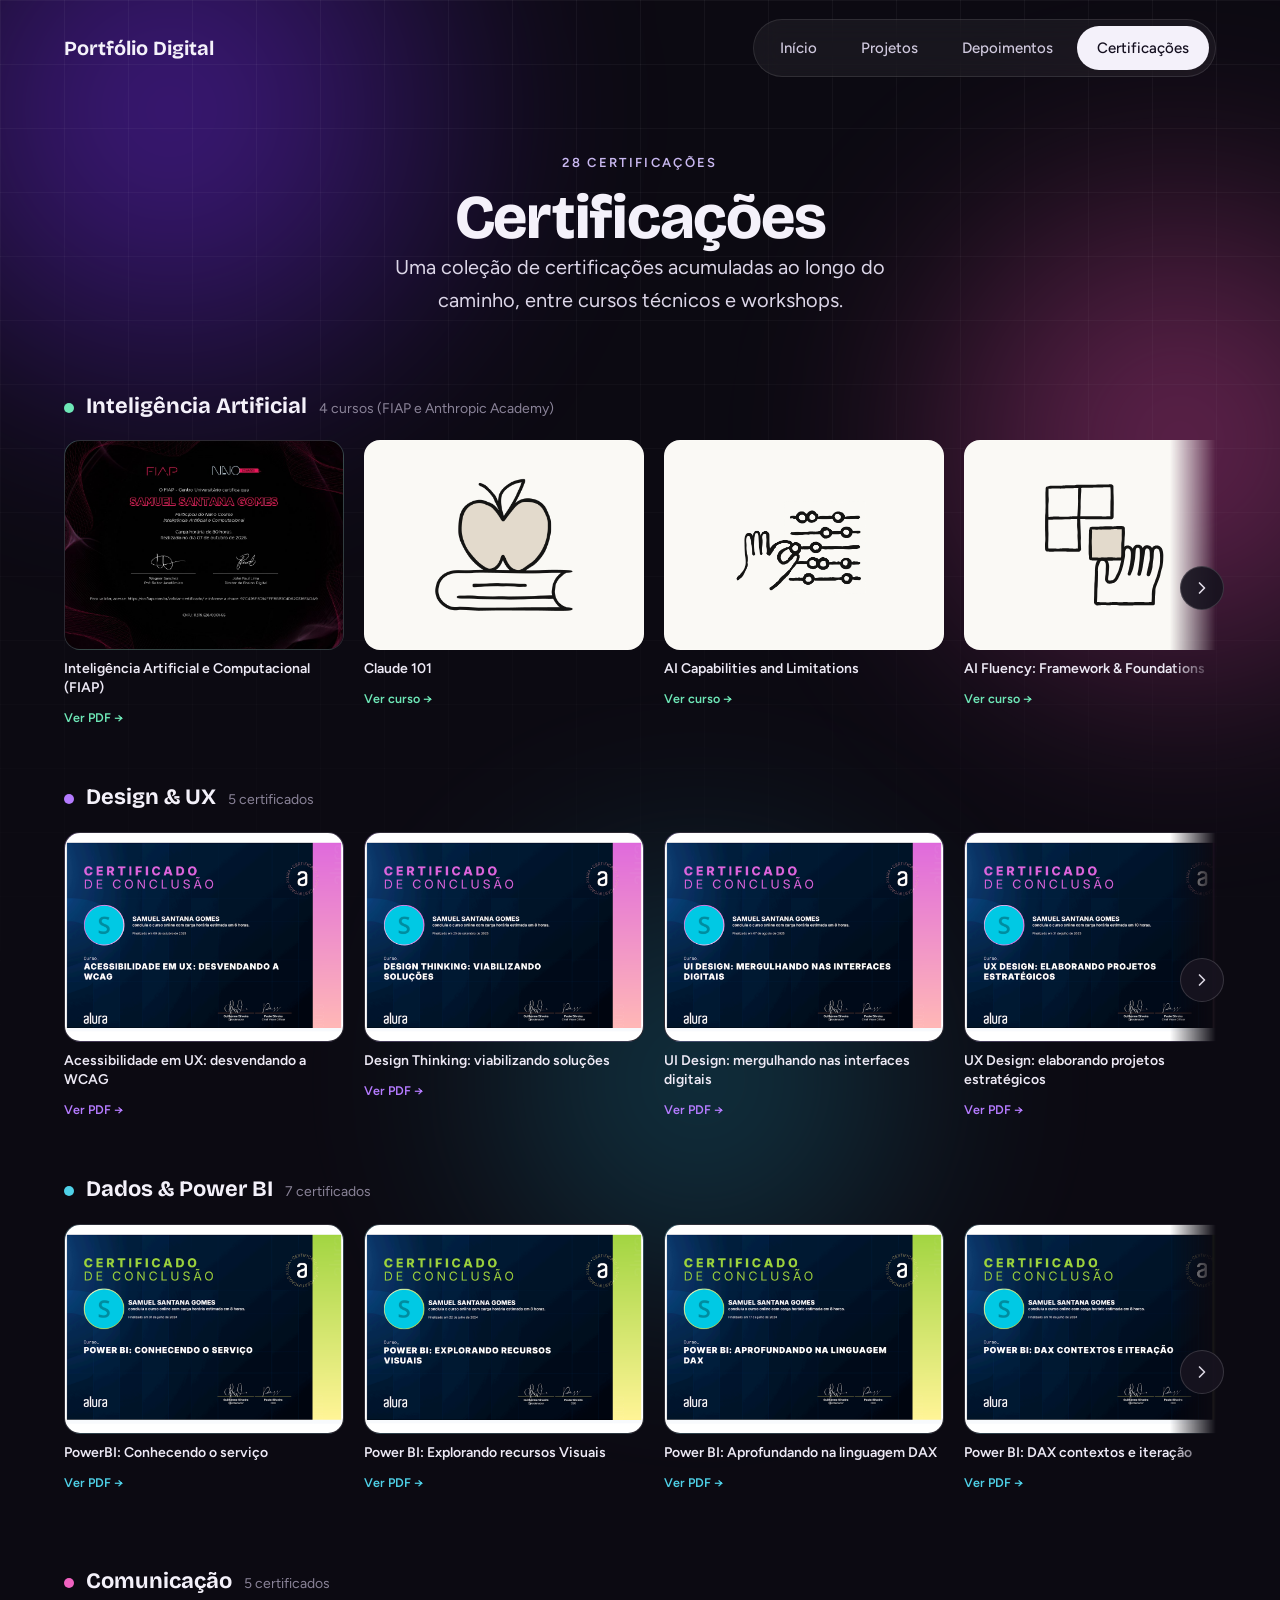
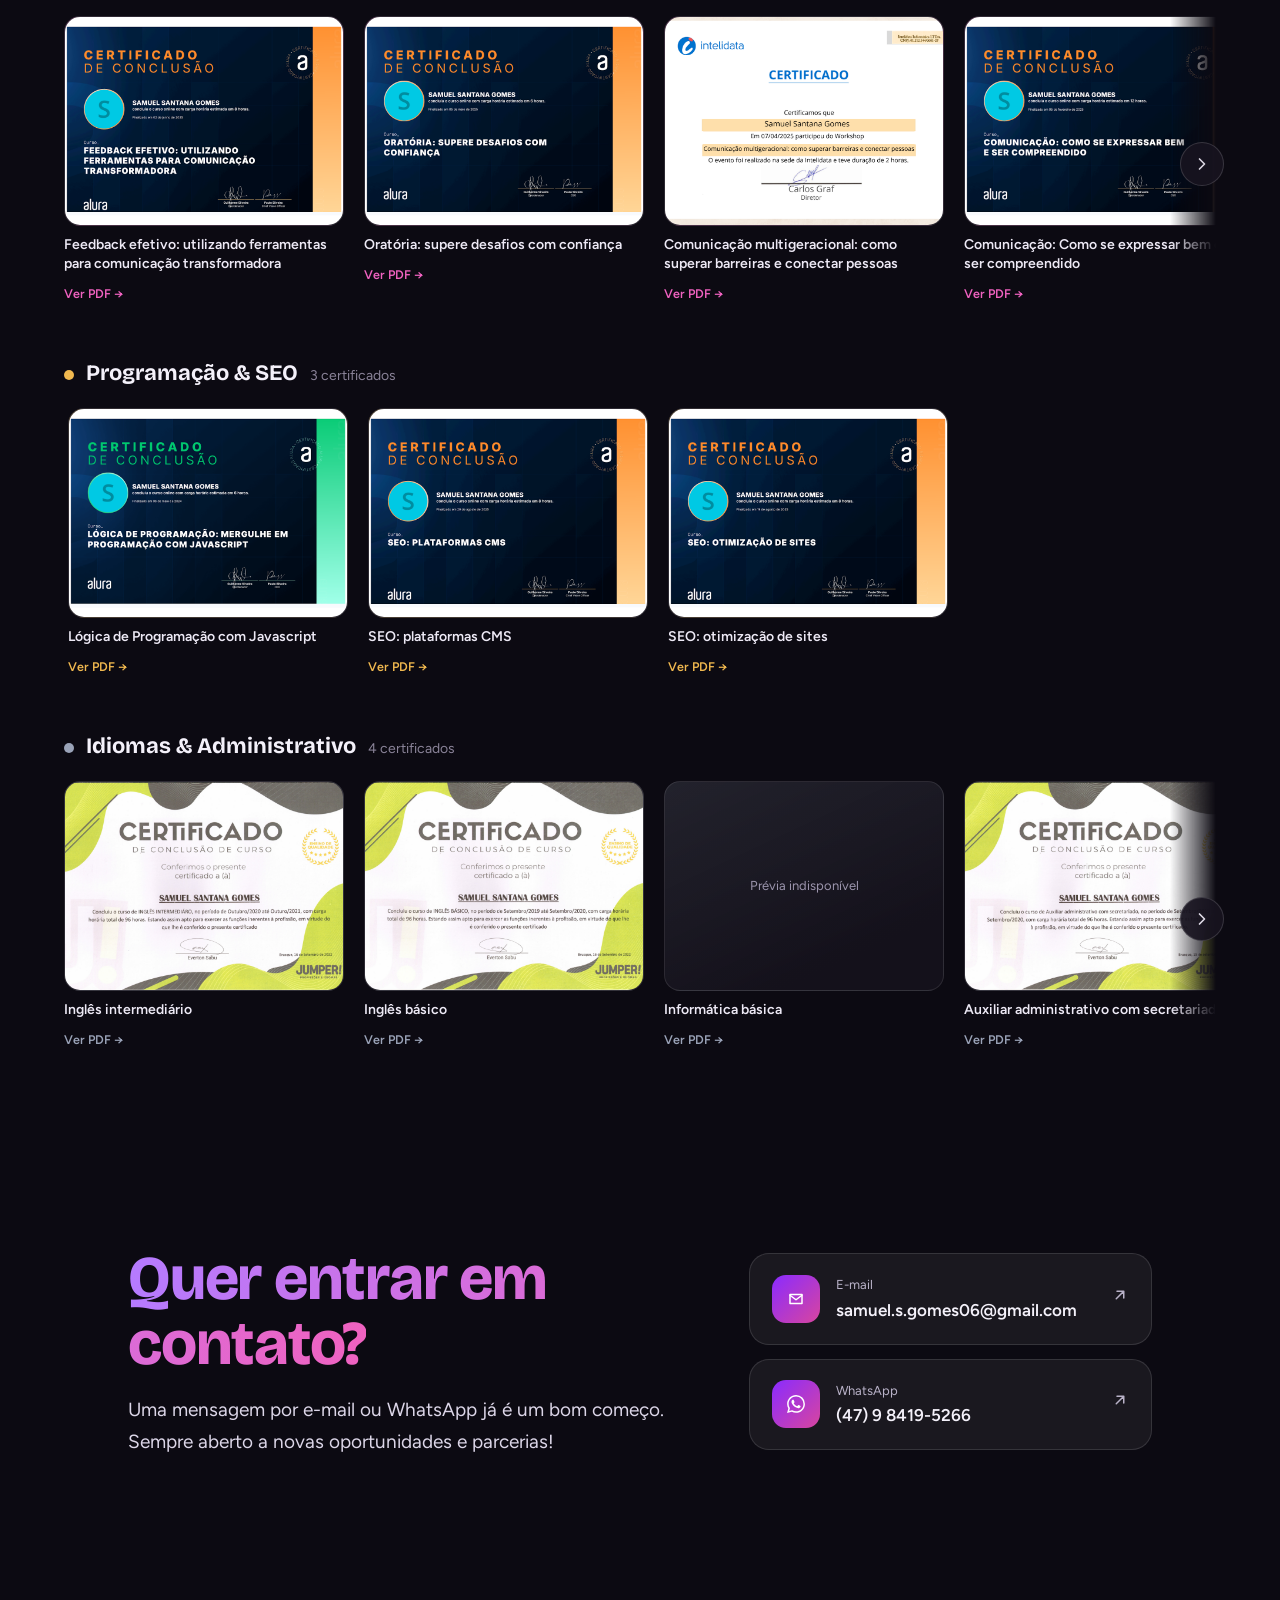
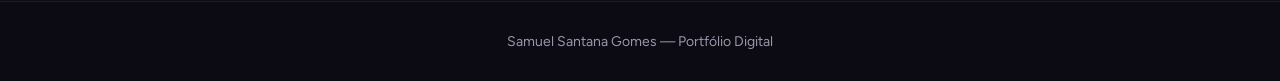
==== commit b07785aa: "Atualização Página Certificados" ====
--- a/certificacoes.html
+++ b/certificacoes.html
@@ -33,7 +33,7 @@
 
 <section class="hb-wrap hb-sec" style="padding-top:56px">
   <div class="hb-sec-head hb-sec-head--center">
-    <span class="hb-kicker">27 certificações</span>
+    <span class="hb-kicker">28 certificações</span>
     <h1 class="hb-h2">Certificações</h1>
     <p class="hb-s-text hb-lede">Uma coleção de certificações acumuladas ao longo do caminho, entre cursos técnicos e workshops.</p>
   </div>
@@ -46,11 +46,12 @@
       <div class="hb-shelf-head">
         <span class="hb-shelf-dot"></span>
         <h2 class="hb-shelf-title">Inteligência Artificial</h2>
-        <span class="hb-shelf-count">3 cursos (Anthropic Academy)</span>
+        <span class="hb-shelf-count">4 cursos (FIAP e Anthropic Academy)</span>
       </div>
       <div class="hb-shelf-scroll">
         <button class="hb-shelf-arrow hb-shelf-arrow--prev" type="button" aria-label="Ver certificados anteriores"><svg class="hb-ic" viewBox="0 0 24 24" aria-hidden="true"><path d="M15 6l-6 6 6 6"></path></svg></button>
         <div class="hb-shelf-row">
+        <a class="hb-cert" href="assets/certs/fiap-inteligencia-artificial-computacional.pdf" target="_blank" rel="noopener"><span class="hb-cert-media"><img src="assets/img/certs/fiap-ia-computacional.jpg" alt="Certificado: Inteligência Artificial e Computacional (FIAP Nano Course)" loading="lazy"></span><span class="hb-cert-name">Inteligência Artificial e Computacional (FIAP)</span><span class="hb-cert-cta">Ver PDF →</span></a>
         <a class="hb-cert" href="https://anthropic.skilljar.com/claude-101" target="_blank" rel="noopener">
           <span class="hb-cert-media hb-cert-media--icon"><img src="assets/img/certs/anthropic-claude-101.png" alt="Ícone do curso Claude 101" loading="lazy"></span>
           <span class="hb-cert-name">Claude 101</span>
